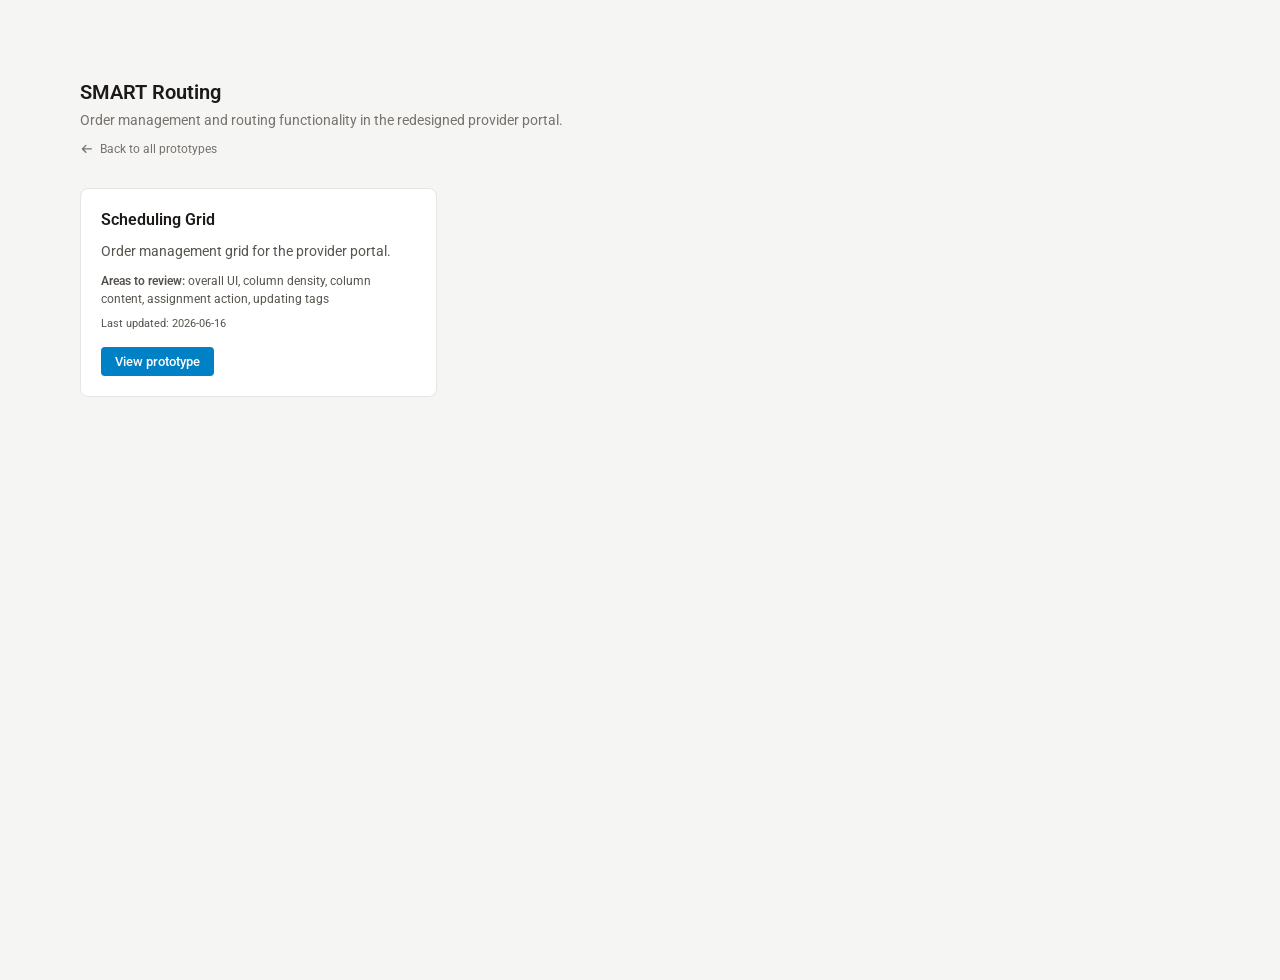
==== smart-routing/index.html @ 86949c46 "moving css to centralized file, adding subdirectory for smart routing" ====
<!DOCTYPE html>
<html lang="en">
<head>
  <meta charset="UTF-8">
  <meta name="viewport" content="width=device-width, initial-scale=1.0">
  <title>SMART Routing Prototypes</title>
  <link rel="preconnect" href="https://fonts.googleapis.com">
  <link rel="preconnect" href="https://fonts.gstatic.com" crossorigin>
  <link href="https://fonts.googleapis.com/css2?family=Roboto:wght@400;500;600&display=swap" rel="stylesheet">
  <link rel="stylesheet" href="../styles/prototype-gallery.css">
  <script src="../password-gate.js" defer></script>
</head>
<body class="subpage">

  <header>
    <h1>SMART Routing</h1>
    <p>Order management and routing functionality in the redesigned provider portal.</p>
    <a class="crumb" href="../index.html" aria-label="Back to all prototypes">
        <span class="crumb-icon" aria-hidden="true">
          <svg viewBox="0 0 16 16" fill="currentColor" xmlns="http://www.w3.org/2000/svg">
            <path d="M7.28 3.22a.75.75 0 0 1 0 1.06L4.56 7H13a.75.75 0 0 1 0 1.5H4.56l2.72 2.72a.75.75 0 1 1-1.06 1.06L2.22 8.53a.75.75 0 0 1 0-1.06l4-4a.75.75 0 0 1 1.06 0Z"/>
          </svg>
        </span>
        <span>Back to all prototypes</span>
      </a>
  </header>


  <main>

    <div class="grid">
      <div class="card">
        <div class="card-body">
          <div class="card-title">Scheduling Grid</div>
          <div class="card-description">Order management grid for the provider portal.</div>
          <div class="card-review"><span class="card-review-label">Areas to review:</span> overall UI, column density, column content, assignment action, updating tags</div>
          <div class="card-updated">Last updated: 2026-06-16</div>
        </div>
        <div class="card-footer">
          <a
            class="card-link"
            href="./smart-routing-grid-scheduling.html"
            data-prototype-title="SMART Routing — Scheduling Grid"
            data-prototype-password="employ-skip-pot-fault"
          >View prototype</a>
        </div>
      </div>

    </div>
  </main>
</body>
</html>
---- styles/prototype-gallery.css ----
*, *::before, *::after { box-sizing: border-box; margin: 0; padding: 0; }

body {
  font-family: 'Roboto', sans-serif;
  background: #f5f5f4;
  color: #57534E;
  min-height: 100vh;
}

header {
  max-width: 1200px;
  margin: 80px auto 0;
  padding: 0 40px;
}

header h1 {
  font-size: 20px;
  font-weight: 600;
  color: #1C1917;
}

header p {
  margin-top: 8px;
  font-size: 14px;
  color: #78716c;
}

main {
  max-width: 1200px;
  margin: 0 auto;
  padding: 40px 40px 64px;
}

body.subpage main {
  padding: 28px 40px 64px;
}

.crumb {
  color: #78716c;
  text-decoration: none;
  font-size: 12px;
  font-weight: 400;
  display: inline-flex;
  align-items: center;
  gap: 6px;
  line-height: 1.2;
  margin-top: 14px;
  transition: color 0.15s ease;
}

.crumb-icon {
  width: 14px;
  height: 14px;
  display: inline-flex;
  align-items: center;
  justify-content: center;
}

.crumb:hover {
  color: #57534e;
  text-decoration: none;
}

.grid {
  display: grid;
  grid-template-columns: repeat(auto-fill, minmax(280px, 1fr));
  gap: 24px;
}

.card {
  background: #ffffff;
  border: 1px solid #e7e5e4;
  border-radius: 8px;
  overflow: hidden;
  display: flex;
  flex-direction: column;
  transition: box-shadow 0.15s ease, border-color 0.15s ease;
}

.card:hover {
  box-shadow: 0 4px 16px rgba(0,0,0,0.08);
  border-color: #d6d3d1;
}

.card-thumbnail {
  width: 100%;
  aspect-ratio: 16 / 9;
  background: #e7e5e4;
  overflow: hidden;
  flex-shrink: 0;
}

.card-thumbnail img {
  width: 100%;
  height: 100%;
  object-fit: cover;
  display: block;
}

.card-body {
  padding: 20px 20px 8px 20px;
  display: flex;
  flex-direction: column;
  flex: 1;
}

.card-title {
  font-size: 16px;
  font-weight: 600;
  color: #1c1917;
  line-height: 1.4;
}

.card-title-row {
  display: inline-flex;
  align-items: baseline;
  gap: 8px;
}

.card-folder-icon {
  width: 16px;
  height: 13px;
  display: inline-flex;
  align-items: center;
  justify-content: center;
  flex-shrink: 0;
}

.card-folder-icon svg {
  width: 16px;
  height: 13px;
  display: block;
}

.card-description {
  margin-top: 8px;
  font-size: 14px;
  color: #57534E;
  line-height: 1.6;
}

.card-review {
  margin-top: 10px;
  font-size: 12px;
  color: #57534E;
  line-height: 1.5;
}

.card-review-label {
  font-weight: 600;
}

.card-updated {
  margin-top: 8px;
  font-size: 11px;
  color: #57534E;
  line-height: 1.4;
  margin-bottom: 8px;
  flex: 1;
}

.card-footer {
  padding: 0 20px 20px;
}

.card-link {
  background: #0080C5;
  display: inline-block;
  font-size: 13px;
  font-weight: 500;
  color: #ffffff;
  text-decoration: none;
  padding: 7px 14px;
  border-radius: 4px;
  transition: background 0.15s ease, color 0.15s ease;
}

.card-link:hover {
  background: #3399D1;
}

.card-link:active {
  background: #00669E;
}

@media (max-width: 720px) {
  main,
  body.subpage main,
  header {
    padding-left: 16px;
    padding-right: 16px;
  }

  header {
    margin-top: 16px;
  }
}
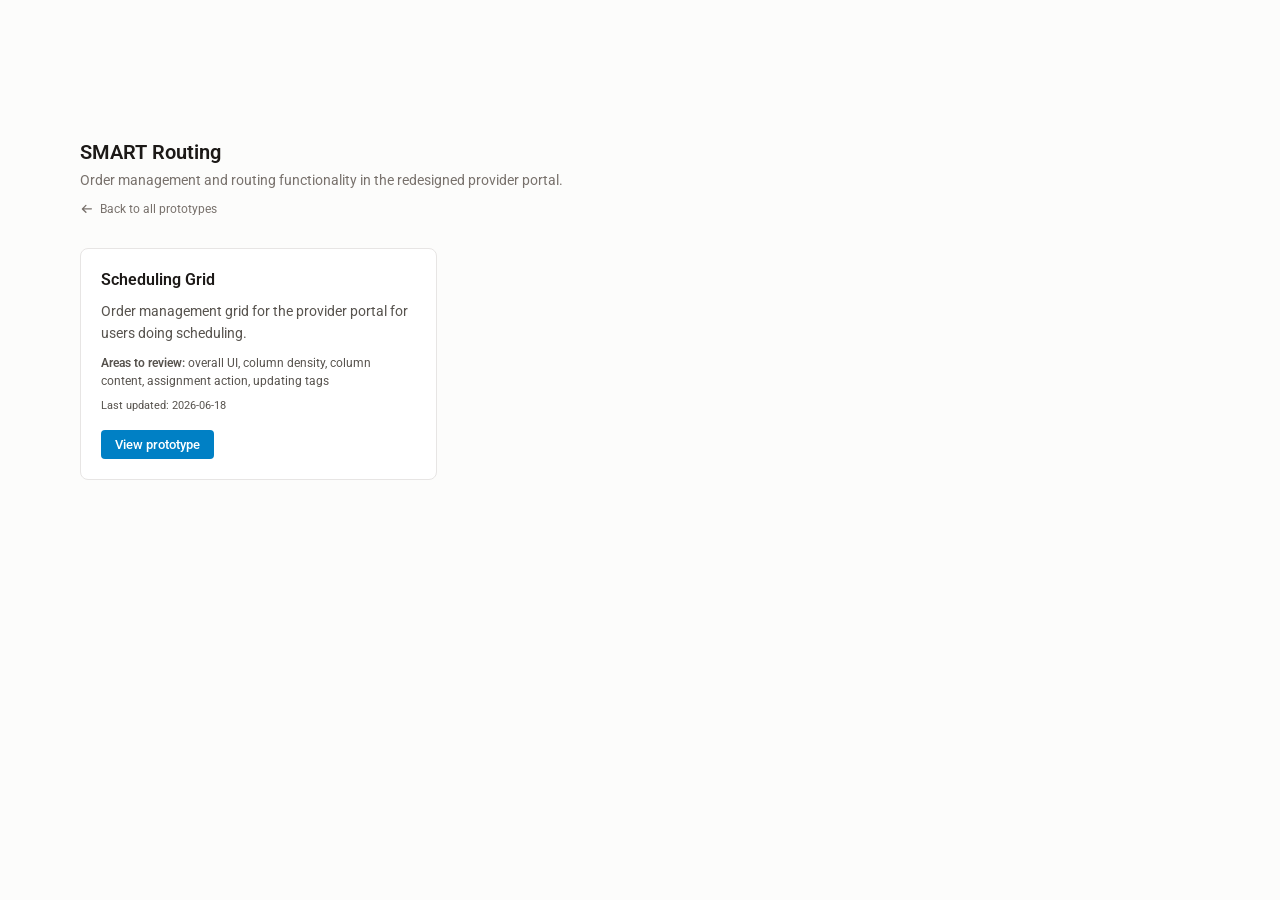
==== commit 85745a4a: "moving smart routing css to centralized location, updating prototyping skill, adding view equipment " ====
--- a/smart-routing/index.html
+++ b/smart-routing/index.html
@@ -7,8 +7,9 @@
   <link rel="preconnect" href="https://fonts.googleapis.com">
   <link rel="preconnect" href="https://fonts.gstatic.com" crossorigin>
   <link href="https://fonts.googleapis.com/css2?family=Roboto:wght@400;500;600&display=swap" rel="stylesheet">
-  <link rel="stylesheet" href="../styles/prototype-gallery.css">
-  <script src="../password-gate.js" defer></script>
+  <link rel="stylesheet" href="../styles/prototype-gallery.css?v=2026-06-18">
+  <link rel="stylesheet" href="smart-routing.css?v=2026-06-18d">
+  <script src="../password-gate.js?v=2026-06-18" defer></script>
 </head>
 <body class="subpage">
 
@@ -32,9 +33,9 @@
       <div class="card">
         <div class="card-body">
           <div class="card-title">Scheduling Grid</div>
-          <div class="card-description">Order management grid for the provider portal.</div>
+          <div class="card-description">Order management grid for the provider portal for users doing scheduling.</div>
           <div class="card-review"><span class="card-review-label">Areas to review:</span> overall UI, column density, column content, assignment action, updating tags</div>
-          <div class="card-updated">Last updated: 2026-06-16</div>
+          <div class="card-updated">Last updated: 2026-06-18</div>
         </div>
         <div class="card-footer">
           <a
--- a/smart-routing/smart-routing.css
+++ b/smart-routing/smart-routing.css
@@ -0,0 +1,1026 @@
+  :root {
+    --color-bg-primary: #fcfcfb;
+    --color-bg-surface: #ffffff;
+    --table-header: #f5f5f4;
+    --color-border-light: #e7e5e4;
+    --color-text-heading: #1c1917;
+    --color-text-default: #57534e;
+    --color-text-muted: #78716c;
+    --color-text-link: #0080c5;       /* Color/Text/Link → Color/Primary/600 */
+    --btn-tertiary-content: #0080c5;  /* $btn-tertiary-content → Color/Primary/600 */
+    --color-text-link-hover: #3399d1; /* Color/Text/Link_Hover → Color/Primary/500 */
+    --color-text-link-active: #00669e;/* Color/Text/Link_Active → Color/Primary/700 */
+    --color-focus-outline: #00669e;   /* State/Focus/Outline/Color/Default → Color/Primary/700 */
+    --color-text-error: #a00d25;
+    --color-icon-caution: #f4b300;   /* Color/Icon/Caution → Color/Yellow/600 */
+    --color-icon-inline-muted: #78716c; /* Color/Icon/Inline/Muted */
+    --table-row-hover: #fcfcfb;      /* Table/Color/Background/Row/Hover → Color/Neutral/50 */
+    --button-ghost-bg-hover: #f5f5f4; /* Button/Color/Ghost/Background/Hover → Color/Neutral/200 */
+    --button-ghost-bg-active: #e7e5e4;/* Button/Color/Ghost/Background/Active → Color/Neutral/300 */
+
+    /* editable grid cell (generic) */
+    --menu-bg: #ffffff;               /* Color/Background/Surface → Color/Neutral/White */
+    --menu-option-hover: #f5f5f4;     /* Menu/Color/Option/Off/Hover → Color/Neutral/200 */
+    --menu-option-active: #e7e5e4;    /* Menu/Color/Option/Off/Active → Color/Neutral/300 */
+    --menu-option-selected: #f2f9fc;  /* Color/Background/Container/Active → Color/Info/50 */
+    --menu-option-selected-hover: #e5f2f9;  /* Menu/Color/Option/On/Hover → Color/Info/100 */
+    --menu-option-selected-active: #cce6f3; /* Menu/Color/Option/On/Active → Color/Info/200 */
+    --input-bg: #ffffff;              /* Color/Background/Surface → Color/Neutral/White */
+    --input-border: #e7e5e4;          /* Color/Border/Default → Color/Neutral/300 */
+    --input-border-focus: #00669e;    /* State/Focus/Outline/Color/Default → Color/Primary/700 */
+    --input-placeholder: #a8a29e;     /* Input/Text/Color/Placeholder → Color/Neutral/500 */
+    --chip-bg: #e7e5e4;               /* Tag/Color/Chip/Background → Color/Neutral/300 */
+    --icon-chevron-muted: #a8a29e;    /* collapse chevron → Color/Neutral/500 */
+
+    /* settings bar + stateful filter buttons */
+    --card-bg: #ffffff;               /* Card/Color/Container/Background/Default → Color/Neutral/White */
+    --card-border: #e7e5e4;           /* Card/Color/Container/Border/Default → Color/Neutral/300 */
+    --card-bg-nested: #fcfcfb;         /* Card/Color/Container/Background/Nested → Color/Neutral/50 */
+    --filter-text-inactive: #57534e;  /* Button/Color/Stateful/Content/Inactive → Color/Neutral/700 */
+    --filter-text-active: #0080c5;    /* Button/Color/Stateful/Content/Active → Color/Primary/600 */
+    --filter-bg-inactive: #eceae9;        /* Button/Color/Stateful/Background/Inactive/Default → Color/Neutral/250 */
+    --filter-bg-inactive-hover: #e0dedd;  /* Button/Color/Stateful/Background/Inactive/Hover → Color/Neutral/350 */
+    --filter-bg-active: #e5f2f9;          /* Button/Color/Stateful/Background/Active/Default → Color/Primary/100 */
+    --filter-bg-active-hover: #cce6f3;    /* Button/Color/Stateful/Background/Active/Hover → Color/Primary/200 */
+    --badge-error-bg: #c8102e;        /* Color/Error/600 */
+    --badge-error-text: #ffffff;      /* Color/Text/On_Dark → Color/Neutral/White */
+    --action-icon-color: #292524;     /* action icons → Color/Neutral/900 */
+    --btn-ghost-content-secondary: #292524; /* $btn-ghost-content-secondary → Color/Neutral/900 */
+    --indicator-visibility-high: #c8102e;   /* $indicator-visibility-high → Color/Error/600 */
+
+    /* filter popover */
+    --color-border-md: #d6d3d1;             /* $color-border-md → Color/Neutral/350 (input border) */
+    --input-text-adornment: #a8a29e;        /* $input-text-adornment → Color/Neutral/500 */
+    --color-icon-inline-default: #57534e;   /* $color-icon-inline-default → Color/Neutral/700 */
+    --color-error-600: #c8102e;             /* $color-error-600 */
+    --btn-bg-primary: #0080c5;              /* $btn-bg-primary → Color/Primary/600 */
+    --btn-bg-primary-hover: #3399d1;        /* Button/Filled/Background/Primary/Hover → Color/Primary/500 */
+    --btn-bg-primary-active: #00669e;       /* Button/Filled/Background/Primary/Active → Color/Primary/700 */
+    --btn-content: #ffffff;                 /* $btn-content → on-primary */
+    --btn-ghost-content-tertiary: #0080c5;  /* $btn-ghost-content-tertiary → Color/Primary/600 */
+    --filter-input-height: 40px;            /* $input-text-minHeight-md */
+    --filter-chip-input-height: 28px;       /* Input/Filter_Chip/Size/Height */
+    --filter-popover-width: 620px;          /* popover width in context */
+    --icon-xs: 14px;                        /* $icon-xs */
+
+    --badge-bg-neutral: #e7e5e4;  --badge-text-neutral: #292524;
+    --badge-bg-caution: #fef7e5;  --badge-text-caution: #926b00;
+    --badge-bg-error: #ffe9e8;    --badge-text-error: #780a1c;
+    --badge-bg-warning: #fff4e5;  --badge-text-warning: #8e4101;
+    --badge-bg-info: #e5f2f9;     --badge-text-info: #004d76;
+
+    --radius-md: 8px;
+    --radius-sm: 4px;
+    --radius-full: 9999px;
+    --border-width: 1px;
+
+    /* text-button sizing (Small) — referenced by the shared text-button base */
+    --btn-size-sm: 32px;          /* $btn-size-sm */
+    --btn-padding-sm: 12px;       /* $btn-padding-sm */
+    --button-radius-text: 4px;    /* $button-radius-text */
+
+    /* secondary button (View order) — Medium */
+    --btn-bg-secondary: #ffffff;        /* $btn-bg-secondary → Color/Neutral/White */
+    --btn-bg-secondary-hover: #f5f5f4;  /* Secondary/Background/Hover (read from variant) */
+    --btn-bg-secondary-active: #e7e5e4; /* Secondary/Background/Active (read from variant) */
+    --btn-border-secondary: #d6d3d1;  /* $btn-border-secondary → Color/Neutral/350 */
+    --btn-content-secondary: #292524; /* $btn-content-secondary → Color/Neutral/900 */
+    --btn-gap-md: 8px;                /* $btn-gap-md */
+    --btn-size-md: 40px;              /* $btn-size-md */
+    --btn-padding-md: 14px;           /* $btn-padding-md */
+    --btn-font-md: 0.875rem;          /* 14px ($btn-font-md) */
+
+    /* motion */
+    --transition-fast: 0.15s ease;
+    --ease-emphasized: cubic-bezier(0.4, 0, 0.2, 1);
+    --duration-expand: 0.32s;
+    --duration-chevron: 0.3s;
+    --duration-note-pulse: 1.8s;
+
+    /* spacing scale (Figma $spacing-*) */
+    --spacing-tiny: 4px;   /* $spacing-tiny */
+    --spacing-xxs: 8px;    /* $spacing-xxs */
+    --spacing-xs: 12px;    /* $spacing-xs */
+    --spacing-sm: 16px;    /* $spacing-sm */
+    --spacing-md: 20px;    /* $spacing-md */
+    --spacing-lg: 24px;    /* $spacing-lg */
+
+    /* size scale (Figma $size-*) */
+    --size-50: 2px;        /* $size-50 */
+    --size-150: 6px;       /* $size-150 */
+    --size-1200: 48px;     /* $size-1200 */
+
+    /* icon + control sizes */
+    --icon-inline: 14px;       /* inline icon frame */
+    --icon-inline-glyph: 12px; /* inline icon glyph (frame minus padding) */
+    --icon-action: 18px;       /* action button glyph */
+    --icon-edit: 16px;         /* edit pencil glyph */
+    --icon-md: 20px;           /* $icon-md */
+    --edit-btn-size: 24px;     /* edit icon button */
+
+    /* menu + options + input field */
+    --menu-width: 164px;
+    --menu-padding: 8px;
+    --menu-item-gap: 4px;
+    --menu-radius: var(--radius-md);
+    --menu-option-height: 36px;
+    --menu-option-padding-x: 8px;
+    --menu-heading-height: 25px;
+    --input-height: 48px;
+    --input-radius: var(--radius-sm);
+    --input-border-width: 1px;
+    --input-padding-x: 12px;
+    --input-adornment: 20px;
+    --menu-shadow: 0 0.5px 2px rgba(0,0,0,0.20), 0 0.5px 1px rgba(0,0,0,0.16), 0 2px 4px 2px rgba(0,0,0,0.12);
+
+    /* component dimensions */
+    --row-height: 48px;
+    --badge-height: 18px;
+
+    /* density-driven tokens (default = Standard / Medium) */
+    --density-row-height: 48px;
+    --density-cell-pad-y: var(--spacing-xxs);  /* 8px */
+    --density-cell-pad-x: var(--spacing-xs);   /* 12px */
+    --density-cell-font: var(--font-body);     /* 14px */
+    --density-cell-lh: var(--lh-default);      /* 19.6px */
+    --density-badge-height: 16px;              /* $badge-height-md */
+    --density-badge-min-width: 28px;           /* $badge-minWidth-md */
+    --density-badge-pad-x: var(--size-150);    /* 6px */
+    --density-badge-font: var(--font-caption); /* 12px */
+    --density-badge-lh: var(--lh-reset);       /* 12px */
+    --density-row-btn-size: 24px;              /* _BaseIconButton (Medium/Large) */
+    --density-row-btn-glyph: 16px;             /* glyph (Medium/Large) */
+    --density-detail-font: var(--font-body);   /* 14px */
+    --density-detail-lh: var(--lh-default);    /* 19.6px */
+    --density-detail-gap: var(--spacing-tiny); /* 4px between rows in a section */
+    --density-header-height: 48px;
+    --density-header-pad-x: var(--spacing-xs); /* 12px */
+    --density-header-font: var(--font-body);   /* 14px */
+    --density-field-font: var(--font-body);    /* 14px (editable cell input) */
+
+    /* focus */
+    --focus-ring-width: 2px;       /* button focus outline weight */
+    --focus-ring-width-link: 1px;  /* link focus outline weight */
+    --focus-ring-offset: 2px;
+    --radius-xs: 2px;
+
+    /* layout (prototype-specific, not from design tokens) */
+    --grid-max-width: 1900px;
+    --side-sheet-width: 600px;   /* $sideSheet-md */
+    --settings-gap: 20px;        /* gap between quick filters and action buttons */
+    --filter-gap: 16px;          /* gap between filter buttons */
+    --filter-height: 32px;       /* Size=Small stateful button */
+    --filter-padding-x: 12px;
+    --filter-label-gap: 8px;     /* gap between check, label */
+    --count-badge-size: 14px;
+    --action-btn-size: 32px;     /* _BaseIconButton ($btn-size-sm) */
+    --action-icon-size: 16px;    /* action glyph height ($icon-sm) */
+    --button-radius-icon: 8px;   /* $button-radius-icon */
+    --icon-padding-md: 2px;      /* $icon-padding-md */
+    --icon-padding-sm: 1px;      /* $icon-padding-sm */
+    --icon-sm: 16px;             /* $icon-sm */
+    --color-info-600: #0080c5;   /* $color-info-600 */
+    --size-350: 10px;            /* $size-350 (indicator dot) */
+    --chip-height: 20px;         /* $chip-height-md */
+    --chip-min-width: 24px;      /* $chip-minWidth-sm */
+    --chip-btn-color: #78716c;   /* $chip-btn → Color/Neutral/600 */
+    --card-padding: 16px;        /* $spacing-sm */
+    --page-padding-y: 60px;
+    --page-padding-x: 40px;
+    --detail-inset-x: 128px;  /* expandable panel horizontal inset (Figma frame) */
+    --detail-col-gap: 80px;   /* Figma grid column gap */
+    --detail-row-gap: 48px;   /* Figma grid row gap */
+
+    --font-body: 0.875rem;  /* 14px */
+    --font-heading-sm: 1rem;     /* 16px ($font-heading-sm) */
+    --lh-heading-sm: 19.2px;     /* $lineHeight-compact for 16px heading */
+    --font-heading-md: 1.25rem;  /* 20px ($font-heading-md) */
+    --lh-heading-md: 24px;       /* $lineHeight-compact for 20px heading */
+    --font-heading-xs: 0.875rem; /* 14px ($font-heading-xs); line-height = --lh-compact (16.8px) */
+    --font-caption: 0.75rem;/* 12px */
+    --font-meta: 0.66rem;   /* 10.56px ($font-meta) */
+    --lh-default: 19.6px;
+    --lh-compact: 16.8px;
+    --lh-reset: 12px;       /* $lineHeight-reset */
+  }
+
+  /* Row density overrides (Standard = default in :root) */
+  [data-density="condensed"] {
+    --density-row-height: 36px;
+    --density-cell-pad-y: var(--spacing-tiny);   /* 4px */
+    --density-cell-pad-x: var(--spacing-xxs);    /* 8px */
+    --density-cell-font: var(--font-caption);    /* 12px */
+    --density-cell-lh: 14.4px;                   /* Compact/Caption */
+    --density-badge-height: 14px;                /* condensed badge */
+    --density-badge-min-width: 24px;
+    --density-badge-pad-x: var(--spacing-tiny);  /* 4px */
+    --density-badge-font: var(--font-meta);      /* 10.56px */
+    --density-badge-lh: var(--font-meta);        /* 10.56px */
+    --density-row-btn-size: 20px;                /* Small */
+    --density-row-btn-glyph: 14px;               /* Small glyph */
+    --density-detail-font: var(--font-caption);  /* 12px */
+    --density-detail-lh: 16.8px;
+    --density-detail-gap: var(--size-50);        /* 2px */
+    --density-header-height: 32px;
+    --density-header-pad-x: var(--spacing-xxs);  /* 8px */
+    --density-header-font: var(--font-caption);  /* 12px */
+    --density-field-font: var(--font-caption);   /* 12px */
+  }
+  [data-density="relaxed"] {
+    --density-header-height: 56px;
+    --density-row-height: 56px;
+    --density-cell-pad-y: var(--spacing-xs);     /* 12px */
+    --density-cell-pad-x: var(--spacing-sm);     /* 16px */
+    --density-cell-font: var(--font-body);       /* 14px */
+    --density-cell-lh: var(--lh-default);        /* 19.6px */
+    --density-badge-height: 20px;                /* relaxed badge */
+    --density-badge-min-width: 32px;
+    --density-badge-pad-x: var(--size-150);      /* 6px */
+    --density-badge-font: var(--font-body);      /* 14px */
+    --density-badge-lh: 14px;                    /* relaxed badge line-height */
+    --density-field-font: var(--font-caption);   /* 12px */
+  }
+
+  * { box-sizing: border-box; margin: 0; padding: 0; }
+
+  body {
+    font-family: 'Roboto', sans-serif;
+    background: var(--color-bg-primary);
+    color: var(--color-text-default);
+    padding: var(--page-padding-y) var(--page-padding-x);
+    -webkit-font-smoothing: antialiased;
+  }
+
+  /* ============================================================
+     Shared primitives
+     Standardized, reusable styles consolidated from the
+     components below. Each grouped rule is the "standard"; the
+     component sections that follow add only their own overrides
+     (size, color, padding, etc.). Add new instances by listing
+     their selector in the relevant group here.
+     ============================================================ */
+
+  /* Icon button — ONE ghost icon button used everywhere; the modifiers below
+     only change size/glyph/radius/color. Those four are private custom props
+     so a modifier (or an ancestor context) can retarget them without having
+     to re-list the base declarations. Default = the 24px row button. */
+  .icon-btn {
+    --_icon-btn-size: var(--density-row-btn-size);    /* 24 (row default) */
+    --_icon-btn-glyph: var(--density-row-btn-glyph);  /* 16 / 14 by density */
+    --_icon-btn-radius: var(--radius-sm);
+    --_icon-btn-color: var(--color-text-muted);
+    width: var(--_icon-btn-size);
+    height: var(--_icon-btn-size);
+    display: flex;
+    align-items: center;
+    justify-content: center;
+    flex-shrink: 0;
+    background: none;
+    border: none;
+    cursor: pointer;
+    border-radius: var(--_icon-btn-radius);
+    color: var(--_icon-btn-color);
+    transition: background var(--transition-fast);
+  }
+  /* glyph sized by a single box; viewBox preserves each icon's aspect ratio */
+  .icon-btn svg { width: var(--_icon-btn-glyph); height: var(--_icon-btn-glyph); display: block; }
+  .icon-btn:hover { background: var(--button-ghost-bg-hover); }
+  .icon-btn:active { background: var(--button-ghost-bg-active); }
+  .icon-btn:focus-visible {
+    outline: var(--focus-ring-width) solid var(--color-focus-outline);
+    outline-offset: calc(-1 * var(--focus-ring-offset));
+  }
+
+  /* Large (toolbar) icon button — 32px box, larger radius, darker glyph. */
+  .icon-btn--lg {
+    --_icon-btn-size: var(--action-btn-size);      /* 32 */
+    --_icon-btn-glyph: var(--action-icon-size);    /* 16 */
+    --_icon-btn-radius: var(--button-radius-icon); /* 8 */
+    --_icon-btn-color: var(--action-icon-color);   /* neutral-900 */
+  }
+
+  /* Reveal icon button — hidden until its editable cell is hovered or it's focused. */
+  .icon-btn--reveal {
+    opacity: 0;
+    transition: opacity var(--transition-fast), background var(--transition-fast);
+  }
+  .editable-cell:hover .icon-btn--reveal { opacity: 1; }
+  .icon-btn--reveal:focus-visible { opacity: 1; }
+
+  /* Icon frame — non-button wrappers that just center an SVG glyph.
+     Override width/height/color/padding per use. */
+  .chip-remove,
+  .filter-input-search,
+  .filter-input-chevron,
+  .tag-search-icon,
+  .tag-option-check,
+  .filter-chip-toggle .chip-check,
+  .cell-field-chevron,
+  .view-map-icon,
+  .phone-icon-frame {
+    display: flex;
+    align-items: center;
+    justify-content: center;
+    flex-shrink: 0;
+  }
+
+  /* Ghost surfaces — tertiary text buttons borrow the icon button's hover/active bg. */
+  .view-map-btn:hover,
+  .filter-btn-reset:hover { background: var(--button-ghost-bg-hover); }
+  .view-map-btn:active,
+  .filter-btn-reset:active { background: var(--button-ghost-bg-active); }
+
+  /* Focus ring (inset) — menu options (icon buttons carry their own, above). */
+  .menu-option:focus-visible {
+    outline: var(--focus-ring-width) solid var(--color-focus-outline);
+    outline-offset: calc(-1 * var(--focus-ring-offset));
+  }
+
+  /* Focus ring (outset) — standalone/text buttons. */
+  .filter-btn:focus-visible,
+  .view-map-btn:focus-visible,
+  .filter-btn-reset:focus-visible,
+  .filter-btn-apply:focus-visible {
+    outline: var(--focus-ring-width) solid var(--color-focus-outline);
+    outline-offset: var(--focus-ring-offset);
+  }
+
+  /* Field — clickable input-like container (filter inputs, tag search). */
+  .filter-input,
+  .tag-search {
+    display: flex;
+    align-items: center;
+    gap: var(--spacing-xxs);
+    min-height: var(--filter-input-height);
+    padding: var(--spacing-xxs) var(--spacing-xs);
+    background: var(--color-bg-surface);
+    border: var(--border-width) solid var(--color-border-md);
+    border-radius: var(--radius-md);
+  }
+
+  /* Overlay popover — floating surface anchored in a top-level layer via JS.
+     Override width/padding/gap/max-width per use. */
+  .cell-menu,
+  .history-popover,
+  .filter-popover,
+  .tag-popover {
+    position: fixed;
+    z-index: 1000;
+    display: flex;
+    flex-direction: column;
+    background: var(--menu-bg);
+    border-radius: var(--radius-md);
+    box-shadow: var(--menu-shadow);
+  }
+
+  /* Text button — shared box + typography (Small). Override color/background/shadow per variant. */
+  .filter-btn-reset,
+  .filter-btn-apply {
+    display: inline-flex;
+    align-items: center;
+    justify-content: center;
+    height: var(--btn-size-sm);
+    padding: 0 var(--btn-padding-sm);
+    border: none;
+    cursor: pointer;
+    border-radius: var(--button-radius-text);
+    font-family: inherit;
+    font-size: var(--font-caption);
+    line-height: 1;
+    font-weight: 400;
+    transition: background var(--transition-fast);
+  }
+
+  /* ---------- Settings bar ---------- */
+  .table-settings {
+    width: 100%;
+    max-width: var(--grid-max-width);
+    margin: 0 auto var(--spacing-xs);
+    display: flex;
+    flex-direction: column;
+    gap: var(--spacing-sm);
+    padding: var(--card-padding);
+    background: var(--card-bg);
+    border: var(--border-width) solid var(--card-border);
+    border-radius: var(--radius-md);
+  }
+  .toolbar-row { display: flex; align-items: center; justify-content: space-between; gap: var(--settings-gap); width: 100%; }
+  .toolbar-filters { display: flex; align-items: center; gap: var(--spacing-sm); flex: 1; min-width: 0; }
+
+  /* primary (leading) filter button — .icon-btn.icon-btn--lg, plus the indicator dot */
+  .filter-toggle-btn { position: relative; }
+  .filter-toggle-btn .filter-dot {
+    position: absolute;
+    top: -2px; right: -2px;
+    width: var(--size-350); height: var(--size-350);
+    border-radius: var(--radius-full);
+    background: var(--indicator-visibility-high);
+  }
+
+  .quick-filters { display: flex; align-items: center; gap: var(--filter-gap); }
+  .filter-btn {
+    position: relative;
+    display: inline-flex;
+    align-items: center;
+    gap: var(--filter-label-gap);
+    height: var(--filter-height);
+    padding: 0 var(--filter-padding-x);
+    background: var(--filter-bg-inactive);
+    border: none;
+    border-radius: var(--radius-sm);
+    cursor: pointer;
+    font-size: var(--font-body);
+    line-height: var(--lh-default);
+    color: var(--filter-text-inactive);
+    white-space: nowrap;
+    transition: background var(--transition-fast), color var(--transition-fast);
+  }
+  .filter-btn:hover { background: var(--filter-bg-inactive-hover); }
+  .filter-btn.active { background: var(--filter-bg-active); color: var(--filter-text-active); }
+  .filter-btn.active:hover { background: var(--filter-bg-active-hover); }
+  .filter-btn .filter-check { width: var(--icon-edit); height: var(--icon-edit); display: none; flex-shrink: 0; }
+  .filter-btn.active .filter-check { display: block; }
+  .count-badge {
+    position: absolute;
+    top: 0;
+    right: 0;
+    transform: translate(35%, -35%);
+    display: inline-flex;
+    align-items: center;
+    justify-content: center;
+    min-width: var(--count-badge-size);
+    height: var(--count-badge-size);
+    padding: 0 var(--size-50);
+    border-radius: var(--radius-full);
+    background: var(--badge-error-bg);
+    color: var(--badge-error-text);
+    font-size: var(--font-caption);
+    line-height: 1;
+  }
+  .table-actions { display: flex; align-items: center; gap: var(--spacing-xxs); flex-shrink: 0; }
+  /* export / history / columns / settings buttons use .icon-btn.icon-btn--lg */
+
+  /* applied filter chips */
+  .applied-filters { display: flex; flex-wrap: wrap; align-items: center; gap: var(--spacing-xs); width: 100%; }
+  /* shared chip base (same Figma component); font-size set per context below */
+  .filter-chip {
+    display: inline-flex;
+    align-items: center;
+    gap: var(--spacing-tiny);
+    height: var(--chip-height);
+    min-width: var(--chip-min-width);
+    padding: var(--spacing-tiny) var(--spacing-xxs);
+    border-radius: var(--radius-full);
+    background: var(--chip-bg);
+    line-height: var(--lh-reset);
+    color: var(--color-text-default);
+    white-space: nowrap;
+  }
+  /* toolbar applied-filter chips: 12px label/value */
+  .applied-filters .filter-chip { font-size: var(--font-caption); }
+  .filter-chip .chip-label { font-weight: 400; }
+  .filter-chip .chip-value { font-weight: 500; }
+  /* chip remove button (icon frame base) */
+  .chip-remove {
+    width: var(--icon-sm); height: var(--icon-sm);
+    padding: var(--icon-padding-sm);
+    background: none;
+    border: none;
+    cursor: pointer;
+    color: var(--chip-btn-color);
+  }
+  .chip-remove svg { width: 100%; height: 100%; display: block; }
+
+  .data-grid {
+    background: var(--color-bg-surface);
+    border: var(--border-width) solid var(--color-border-light);
+    border-radius: var(--radius-md);
+    overflow-x: auto;
+    width: 100%;
+    max-width: var(--grid-max-width);
+    margin: 0 auto;
+  }
+
+  /* ---------- Track (single width source for header + rows) ---------- */
+  .grid-track {
+    width: max-content;
+    min-width: 100%;
+  }
+
+  /* ---------- Header ---------- */
+  .grid-header {
+    display: flex;
+    border-bottom: var(--border-width) solid var(--color-border-light);
+    width: 100%;
+  }
+  .header-cell {
+    background: var(--table-header);
+    height: var(--density-header-height);
+    display: flex;
+    align-items: center;
+    padding: 0 var(--density-header-pad-x);
+    font-weight: 500;
+    font-size: var(--density-header-font);
+    color: var(--color-text-heading);
+    white-space: nowrap;
+    overflow: hidden;
+    text-overflow: ellipsis;
+    flex-shrink: 0;
+  }
+
+  /* ---------- Column widths ---------- */
+  /* flex-grow proportional to natural width, basis = natural px, no shrink (scrolls below natural width) */
+  .col-assignee { flex: 116 0 116px; }
+  .col-order    { flex: 180 0 180px; }
+  .col-priority { flex: 148 0 148px; }
+  .col-patient  { flex: 148 0 148px; }
+  .col-ordered  { flex: 136 0 136px; }
+  .col-requested{ flex: 152 0 152px; }
+  .col-scheduled{ flex: 152 0 152px; }
+  .col-status   { flex: 136 0 136px; }
+  .col-tags     { flex: 248 0 248px; }
+  .col-actions  { flex: 80 0 80px; }
+
+  /* ---------- Rows ---------- */
+  .grid-row { width: 100%; border-bottom: var(--border-width) solid var(--color-border-light); }
+  .grid-row:last-child { border-bottom: none; }
+
+  .row-main {
+    display: flex;
+    width: 100%;
+  }
+  .row-cell {
+    background: var(--color-bg-surface);
+    min-height: var(--density-row-height);
+    display: flex;
+    align-items: center;
+    padding: var(--density-cell-pad-y) var(--density-cell-pad-x);
+    flex-shrink: 0;
+    min-width: 0;
+    transition: background var(--transition-fast);
+  }
+  .row-main:hover .row-cell { background: var(--table-row-hover); }
+
+  .cell-stack { display: flex; flex-direction: column; gap: 0; min-width: 0; }
+  .cell-main {
+    font-size: var(--density-cell-font);
+    line-height: var(--density-cell-lh);
+    color: var(--color-text-default);
+    white-space: nowrap;
+  }
+  .cell-caption {
+    font-size: var(--font-caption);
+    line-height: var(--lh-compact);
+    color: var(--color-text-muted);
+    white-space: nowrap;
+  }
+  .link {
+    color: var(--color-text-link);
+    cursor: pointer;
+    text-decoration: none;
+    transition: color var(--transition-fast);
+  }
+  .link:hover { color: var(--color-text-link-hover); text-decoration: underline; }
+  .link:active { color: var(--color-text-link-active); text-decoration: none; }
+  .link:focus-visible {
+    outline: var(--focus-ring-width-link) solid var(--color-focus-outline);
+    outline-offset: var(--focus-ring-offset);
+    border-radius: var(--radius-xs);
+  }
+  .stat { color: var(--color-text-error); }
+
+  .order-main { display: flex; align-items: center; gap: var(--spacing-tiny); }
+  .order-main .cell-main { display: inline-flex; align-items: center; }
+
+  /* New-note icon + pulse */
+  .note-icon {
+    width: var(--icon-inline); height: var(--icon-inline);
+    color: var(--color-icon-caution);
+    flex-shrink: 0;
+    display: block;
+    animation: notePulse var(--duration-note-pulse) ease-in-out infinite;
+  }
+  @keyframes notePulse {
+    0%, 100% { opacity: 1;   transform: scale(1); }
+    50%      { opacity: 0.35; transform: scale(0.86); }
+  }
+
+  /* Badges */
+  .badges { display: flex; flex-wrap: wrap; gap: var(--spacing-tiny); align-items: center; }
+  .tags-cell .badges { flex: 1; min-width: 0; }
+  .tags-edit-btn { margin-left: auto; }
+  .badge {
+    height: var(--density-badge-height);
+    min-width: var(--density-badge-min-width);
+    display: inline-flex;
+    align-items: center;
+    justify-content: center;
+    padding: 0 var(--density-badge-pad-x);
+    border-radius: var(--radius-full);
+    font-size: var(--density-badge-font);
+    line-height: var(--density-badge-height);
+    white-space: nowrap;
+  }
+  .badge.neutral { background: var(--badge-bg-neutral); color: var(--badge-text-neutral); }
+  .badge.caution { background: var(--badge-bg-caution); color: var(--badge-text-caution); }
+  .badge.error   { background: var(--badge-bg-error);   color: var(--badge-text-error); }
+  .badge.warning { background: var(--badge-bg-warning); color: var(--badge-text-warning); }
+  .badge.info    { background: var(--badge-bg-info);    color: var(--badge-text-info); }
+
+  .status-cell, .tags-cell { justify-content: flex-start; }
+
+  /* Row action buttons (more-actions, expand toggle) use the .icon-btn base as-is */
+  .actions { display: flex; gap: var(--spacing-xxs); align-items: center; justify-content: center; }
+  .chevron { transition: transform var(--duration-chevron) var(--ease-emphasized); transform: rotate(180deg); }
+  .grid-row.expanded .chevron { transform: rotate(0deg); }
+
+  /* ---------- Editable grid cell (generic) ---------- */
+  .editable-cell { position: relative; }
+  /* blue outline when a cell's editor/popover is active (tags + assignee) */
+  .cell-edit-active { outline: var(--focus-ring-width) solid var(--color-focus-outline); outline-offset: calc(-1 * var(--focus-ring-width)); }
+  .cell-display { display: flex; align-items: center; justify-content: space-between; gap: var(--spacing-xxs); width: 100%; min-width: 0; overflow: hidden; }
+  .cell-display-text { font-size: var(--font-body); line-height: var(--lh-default); color: var(--color-text-default); white-space: nowrap; overflow: hidden; text-overflow: ellipsis; min-width: 0; }
+
+  /* edit (pencil) button — .icon-btn.icon-btn--reveal (hover-reveal handled in shared section) */
+
+  /* input field (select trigger) — fills the cell edge-to-edge, no outer padding */
+  .editable-cell.editing { padding: 0; }
+  .cell-field {
+    display: flex;
+    align-items: center;
+    gap: var(--spacing-tiny);
+    width: 100%;
+    height: var(--density-row-height);
+    padding: var(--spacing-xxs) var(--input-padding-x);
+    background: var(--input-bg);
+    border: var(--input-border-width) solid var(--input-border-focus);
+    border-radius: var(--input-radius);
+    cursor: pointer;
+  }
+  .cell-field-value { flex: 1; min-width: 0; font-size: var(--density-field-font); line-height: var(--density-detail-lh); color: var(--color-text-default); white-space: nowrap; overflow: hidden; text-overflow: ellipsis; }
+  /* icon frame base; adds rotation for the open/closed state */
+  .cell-field-chevron { width: var(--icon-action); height: var(--icon-action); color: var(--icon-chevron-muted); transition: transform var(--duration-chevron) var(--ease-emphasized); transform: rotate(180deg); }
+  .cell-field-chevron svg { width: var(--icon-edit); height: auto; display: block; }
+  .editable-cell.menu-open .cell-field-chevron { transform: rotate(0deg); }
+
+  /* dropdown menu (overlay popover base) */
+  .cell-menu {
+    width: var(--menu-width);
+    padding: var(--menu-padding);
+    gap: var(--menu-item-gap);
+  }
+  .menu-popover { width: max-content; min-width: 111px; }
+
+  /* history popover (My Recent Orders) (overlay popover base) */
+  .history-popover {
+    width: 300px;
+    gap: var(--spacing-tiny);
+    padding: var(--spacing-sm);
+  }
+  .history-heading {
+    font-size: var(--font-heading-sm);
+    line-height: var(--lh-heading-sm);
+    font-weight: 600;
+    color: #000;
+    margin-bottom: var(--spacing-xxs);
+  }
+  .history-list { display: flex; flex-direction: column; gap: var(--spacing-xs); }
+  .history-order {
+    background: var(--card-bg-nested);
+    border: var(--border-width) solid var(--card-border);
+    border-radius: var(--radius-md);
+    padding: var(--spacing-xxs);
+    display: flex;
+    flex-direction: column;
+    gap: var(--size-50);
+    min-width: 0;
+  }
+  .history-order-line { display: flex; align-items: center; gap: var(--size-50); }
+  .history-order-type { font-size: var(--font-body); line-height: var(--lh-default); font-weight: 500; color: var(--color-text-default); white-space: nowrap; }
+  .history-order-id { font-weight: 500; white-space: nowrap; }
+  .history-client { font-size: var(--font-body); line-height: var(--lh-default); color: var(--color-text-default); }
+
+  /* filter popover (overlay popover base) */
+  .filter-popover {
+    width: var(--filter-popover-width);
+    max-width: calc(100vw - 16px);
+    gap: var(--spacing-sm);
+    padding: var(--spacing-sm);
+  }
+  .filter-field { display: flex; flex-direction: column; gap: var(--spacing-tiny); }
+  .filter-field-label {
+    font-size: var(--font-body);
+    line-height: var(--lh-default);
+    font-weight: 500;
+    color: var(--color-text-muted);
+  }
+  .filter-field-label .req { color: var(--color-error-600); font-weight: 500; }
+  /* field base; clickable */
+  .filter-input { cursor: pointer; }
+  .filter-input-search { width: var(--icon-sm); height: var(--icon-sm); color: var(--input-text-adornment); }
+  .filter-input-search svg { width: var(--icon-sm); height: var(--icon-sm); display: block; }
+  .filter-input-content { flex: 1 1 0; min-width: 0; display: flex; flex-wrap: wrap; align-items: center; gap: var(--spacing-xxs); }
+  .filter-input-chevron { width: var(--icon-sm); height: var(--icon-sm); color: var(--color-icon-inline-default); }
+  .filter-input-chevron svg { width: var(--icon-sm); height: auto; }
+  /* chips inside inputs (schedule status & warehouse): 14px regular, same base chip */
+  .filter-input-content .filter-chip { font-size: var(--font-body); font-weight: 400; }
+  /* chip-remove inside filter chips: same button (icon frame base), smaller glyph */
+  .filter-chip .chip-remove svg { width: var(--icon-xs); height: var(--icon-xs); }
+  /* filter-chip toggle inputs (Assigned to) */
+  .filter-chip-toggle {
+    display: inline-flex;
+    align-items: center;
+    justify-content: center;
+    gap: var(--spacing-tiny);
+    height: var(--filter-chip-input-height);
+    min-width: 80px;
+    padding: var(--size-150) var(--spacing-xs);
+    border-radius: var(--radius-full);
+    background: var(--chip-bg);
+    border: none;
+    cursor: pointer;
+    font-family: inherit;
+    font-size: var(--font-caption);
+    line-height: var(--lh-reset);
+    font-weight: 500;
+    color: var(--color-text-default);
+    white-space: nowrap;
+  }
+  .filter-chip-toggle .chip-check { width: var(--icon-xs); height: var(--icon-xs); color: var(--color-icon-inline-default); }
+  .filter-chip-toggle .chip-check svg { width: var(--icon-xs); height: var(--icon-xs); display: block; }
+  .filter-chips-row { display: flex; gap: var(--spacing-xxs); }
+  /* buttons row — Small text buttons (text-button base) */
+  .filter-buttons { display: flex; align-items: center; justify-content: space-between; }
+  /* tertiary (ghost) text button */
+  .filter-btn-reset {
+    background: none;
+    color: var(--btn-ghost-content-tertiary);
+  }
+  /* primary (filled) text button */
+  .filter-btn-apply {
+    background: var(--btn-bg-primary);
+    color: var(--btn-content);
+    box-shadow: 0px 0.5px 2px rgba(0,128,197,0.2), 0px 0.5px 1px rgba(0,128,197,0.16), 0px 2px 4px rgba(0,128,197,0.12);
+  }
+  .filter-btn-apply:hover { background: var(--btn-bg-primary-hover); }
+  .filter-btn-apply:active { background: var(--btn-bg-primary-active); }
+
+  /* tag edit popover (overlay popover base) */
+  .tag-popover {
+    width: 361px;
+    max-width: calc(100vw - 16px);
+    gap: var(--spacing-tiny);
+    padding: var(--spacing-xxs);
+  }
+  /* field base (search variant, no pointer cursor) */
+  .tag-search-icon { width: var(--icon-sm); height: var(--icon-sm); color: var(--input-text-adornment); }
+  .tag-search-icon svg { width: var(--icon-sm); height: var(--icon-sm); display: block; }
+  .tag-list { display: flex; flex-direction: column; max-height: 200px; overflow-y: auto; }
+  .tag-option {
+    display: flex;
+    align-items: center;
+    gap: var(--spacing-xxs);
+    padding: var(--spacing-xxs) var(--spacing-xs);
+    cursor: pointer;
+    font-size: var(--font-body);
+    line-height: var(--lh-default);
+    color: var(--color-text-default);
+    transition: background var(--transition-fast);
+  }
+  .tag-option:hover { background: var(--menu-option-hover); }
+  .tag-option.selected { background: var(--menu-option-selected); }
+  .tag-option-check { width: var(--icon-xs); height: var(--icon-xs); }
+  .tag-option-check svg { width: var(--icon-xs); height: var(--icon-xs); display: block; }
+  .tag-buttons { display: flex; align-items: center; justify-content: space-between; }
+  /* Deselect all reuses tertiary button styling; Save reuses primary — alias to filter button classes */
+  .menu-heading {
+    height: var(--menu-heading-height);
+    display: flex;
+    align-items: center;
+    padding: var(--spacing-tiny) var(--menu-option-padding-x);
+    font-size: var(--font-caption);
+    line-height: var(--lh-compact);
+    color: var(--color-text-muted);
+    text-transform: uppercase;
+  }
+  .menu-option {
+    height: var(--menu-option-height);
+    display: flex;
+    align-items: center;
+    padding: 0 var(--menu-option-padding-x);
+    border-radius: var(--radius-sm);
+    font-size: var(--font-body);
+    line-height: var(--lh-default);
+    color: var(--color-text-default);
+    cursor: pointer;
+    background: transparent;
+    transition: background var(--transition-fast);
+  }
+  .menu-option:hover { background: var(--menu-option-hover); }
+  .menu-option:active { background: var(--menu-option-active); }
+  .menu-option.selected { background: var(--menu-option-selected); }
+  .menu-option.selected:hover { background: var(--menu-option-selected-hover); }
+  .menu-option.selected:active { background: var(--menu-option-selected-active); }
+  .menu-option.disabled { opacity: 0.5; cursor: default; pointer-events: none; }
+
+  /* ---------- Expandable panel (grid-row 0fr/1fr trick) ---------- */
+  .expand-wrap {
+    display: grid;
+    grid-template-rows: 0fr;
+    transition: grid-template-rows var(--duration-expand) var(--ease-emphasized);
+    background: var(--color-bg-surface);
+  }
+  .grid-row.expanded .expand-wrap { grid-template-rows: 1fr; }
+  .expand-inner { overflow: hidden; min-height: 0; }
+
+  .detail {
+    display: grid;
+    grid-template-columns: repeat(4, minmax(0, 1fr));
+    column-gap: var(--detail-col-gap);
+    row-gap: var(--detail-row-gap);
+    padding: var(--spacing-md) var(--detail-inset-x) var(--spacing-lg);
+  }
+  .detail-section { display: flex; flex-direction: column; gap: var(--density-detail-gap); }
+  .detail-heading {
+    font-weight: 600;
+    font-size: var(--density-detail-font);
+    line-height: var(--lh-compact);
+    color: var(--color-text-heading);
+  }
+  .lv { display: flex; gap: var(--size-50); align-items: flex-start; font-size: var(--density-detail-font); line-height: var(--density-detail-lh); }
+  .lv .label { color: var(--color-text-default); white-space: nowrap; flex-shrink: 0; }
+  .lv .value { color: var(--color-text-default); font-weight: 500; }
+  /* stacked field: label on top, value below (e.g. Address) */
+  .lv-stacked { display: flex; flex-direction: column; gap: 0; font-size: var(--density-detail-font); line-height: var(--density-detail-lh); }
+  .lv-stacked .label { color: var(--color-text-default); }
+  .lv-stacked .value { color: var(--color-text-default); font-weight: 500; }
+  /* tertiary "View on map" button (ghost hover/active + outset focus shared above) */
+  .view-map-btn {
+    display: inline-flex;
+    align-self: flex-start;
+    align-items: center;
+    gap: var(--spacing-tiny);
+    margin-top: var(--spacing-tiny);
+    padding: var(--size-50) var(--spacing-tiny);
+    background: none;
+    border: none;
+    border-radius: var(--radius-sm);
+    cursor: pointer;
+    color: var(--btn-tertiary-content);
+    font-size: var(--density-detail-font);
+    line-height: var(--lh-default);
+    white-space: nowrap;
+    transition: background var(--transition-fast);
+  }
+  /* icon frame base; padded so the glyph occupies the inner footprint */
+  .view-map-icon {
+    width: var(--icon-inline); height: var(--icon-inline);
+    padding: calc((var(--icon-inline) - var(--icon-inline-glyph)) / 2);
+  }
+  .view-map-icon svg { width: 100%; height: 100%; display: block; }
+  .phone-line { display: flex; gap: var(--spacing-xxs); align-items: center; }
+  .phone-type { display: flex; gap: var(--size-50); align-items: center; color: var(--color-text-muted); font-size: var(--density-detail-font); line-height: var(--density-detail-lh); }
+  /* icon frame base; padded so the glyph occupies the inner footprint */
+  .phone-icon-frame {
+    width: var(--icon-inline); height: var(--icon-inline);
+    padding: calc((var(--icon-inline) - var(--icon-inline-glyph)) / 2);
+  }
+  .phone-icon-frame svg { height: var(--icon-inline-glyph); width: auto; color: var(--color-icon-inline-muted); }
+
+  /* ---------- Side sheet (slides in from the right) ---------- */
+  .side-sheet {
+    position: fixed;
+    top: 0; right: 0;
+    height: 100vh;
+    width: var(--side-sheet-width);
+    max-width: 100vw;
+    display: flex;
+    flex-direction: column;
+    background: var(--color-bg-surface);
+    box-shadow: var(--menu-shadow);
+    z-index: 1100;                       /* above popovers/menus (1000) */
+    transform: translateX(100%);         /* off-screen right until .open */
+    transition: transform var(--duration-expand) var(--ease-emphasized);
+  }
+  .side-sheet.open { transform: translateX(0); }
+  .side-sheet-header {
+    display: flex;
+    align-items: center;
+    justify-content: space-between;
+    gap: var(--spacing-xs);
+    padding: var(--spacing-sm) var(--spacing-lg);
+    width: 100%;
+  }
+  .side-sheet-title {
+    flex: 1;
+    min-width: 0;
+    font-size: var(--font-heading-md);
+    line-height: var(--lh-heading-md);
+    font-weight: 600;
+    color: var(--color-text-heading);
+  }
+  /* close button uses the .icon-btn base: 24px box (20px glyph + 2px padding), default-text glyph */
+  .side-sheet-close {
+    --_icon-btn-size: calc(var(--icon-md) + 2 * var(--icon-padding-md));
+    --_icon-btn-glyph: var(--icon-md);
+    --_icon-btn-color: var(--color-text-default);
+  }
+  .side-sheet-body {
+    flex: 1;
+    min-height: 0;
+    display: flex;
+    flex-direction: column;
+    gap: var(--spacing-md);
+    padding: var(--spacing-xs) var(--spacing-lg) var(--size-1200);
+    overflow-y: auto;
+  }
+
+  /* equipment group (Delivery / Pick up / Service) */
+  .equipment-group { display: flex; flex-direction: column; gap: var(--spacing-xxs); width: 100%; }
+  .equipment-group-heading {
+    font-size: var(--font-heading-sm);   /* 16px (Heading 5) */
+    line-height: var(--lh-heading-sm);
+    font-weight: 600;
+    color: var(--color-text-heading);
+  }
+  .equipment-list { display: flex; flex-direction: column; gap: var(--spacing-tiny); width: 100%; }
+  .equipment-card {
+    display: flex;
+    flex-direction: column;
+    gap: var(--spacing-tiny);
+    width: 100%;
+    padding: var(--spacing-xxs) var(--spacing-sm);
+    background: var(--card-bg-nested);
+    border: var(--border-width) solid var(--card-border);
+    border-radius: var(--radius-md);
+    overflow: hidden;
+  }
+  .equipment-item { display: flex; align-items: center; gap: var(--size-50); width: 100%; }
+  .equipment-name {
+    flex: 1;
+    min-width: 0;
+    font-size: var(--font-heading-xs);   /* 14px (Heading 6) */
+    line-height: var(--lh-compact);
+    font-weight: 600;
+    color: var(--color-text-default);
+  }
+  .equipment-qty {
+    flex-shrink: 0;
+    font-size: var(--font-body);
+    line-height: var(--lh-default);
+    color: var(--color-text-default);
+  }
+  /* label : value pair (e.g. Service reason: …) */
+  .equipment-detail { display: flex; align-items: flex-start; gap: var(--size-50); width: 100%; }
+  .equipment-detail-label {
+    flex-shrink: 0;
+    font-size: var(--font-body);
+    line-height: var(--lh-default);
+    color: var(--color-text-default);
+    white-space: nowrap;
+  }
+  .equipment-detail-value {
+    flex: 1;
+    min-width: 0;
+    font-size: var(--font-body);
+    line-height: var(--lh-default);
+    font-weight: 500;
+    color: var(--color-text-default);
+  }
+
+  /* actions row + secondary (View order) button */
+  .side-sheet-actions { display: flex; flex-direction: column; align-items: flex-start; width: 100%; }
+  .btn-secondary {
+    display: inline-flex;
+    align-items: center;
+    justify-content: center;
+    gap: var(--btn-gap-md);
+    height: var(--btn-size-md);
+    padding: 0 var(--btn-padding-md);
+    background: var(--btn-bg-secondary);
+    border: var(--border-width) solid var(--btn-border-secondary);
+    border-radius: var(--button-radius-text);
+    cursor: pointer;
+    font-family: inherit;
+    font-size: var(--btn-font-md);
+    line-height: 1;
+    font-weight: 400;
+    color: var(--btn-content-secondary);
+    box-shadow: 0 0.5px 2px rgba(214,211,209,0.2), 0 0.5px 1px rgba(214,211,209,0.16), 0 2px 4px rgba(214,211,209,0.12);
+    transition: background var(--transition-fast);
+  }
+  /* hover/active/focus read from the button-secondary Medium variants */
+  .btn-secondary:hover { background: var(--btn-bg-secondary-hover); }
+  .btn-secondary:active { background: var(--btn-bg-secondary-active); }
+  .btn-secondary:focus-visible { outline: var(--focus-ring-width) solid var(--color-focus-outline); outline-offset: var(--focus-ring-offset); }
+  /* external-link icon: 14px frame with a 12px glyph (1px padding), per the placed instance */
+  .btn-icon-end {
+    display: flex;
+    align-items: center;
+    justify-content: center;
+    flex-shrink: 0;
+    width: var(--icon-inline);
+    height: var(--icon-inline);
+    padding: calc((var(--icon-inline) - var(--icon-inline-glyph)) / 2);
+  }
+  .btn-icon-end svg { width: 100%; height: 100%; display: block; }
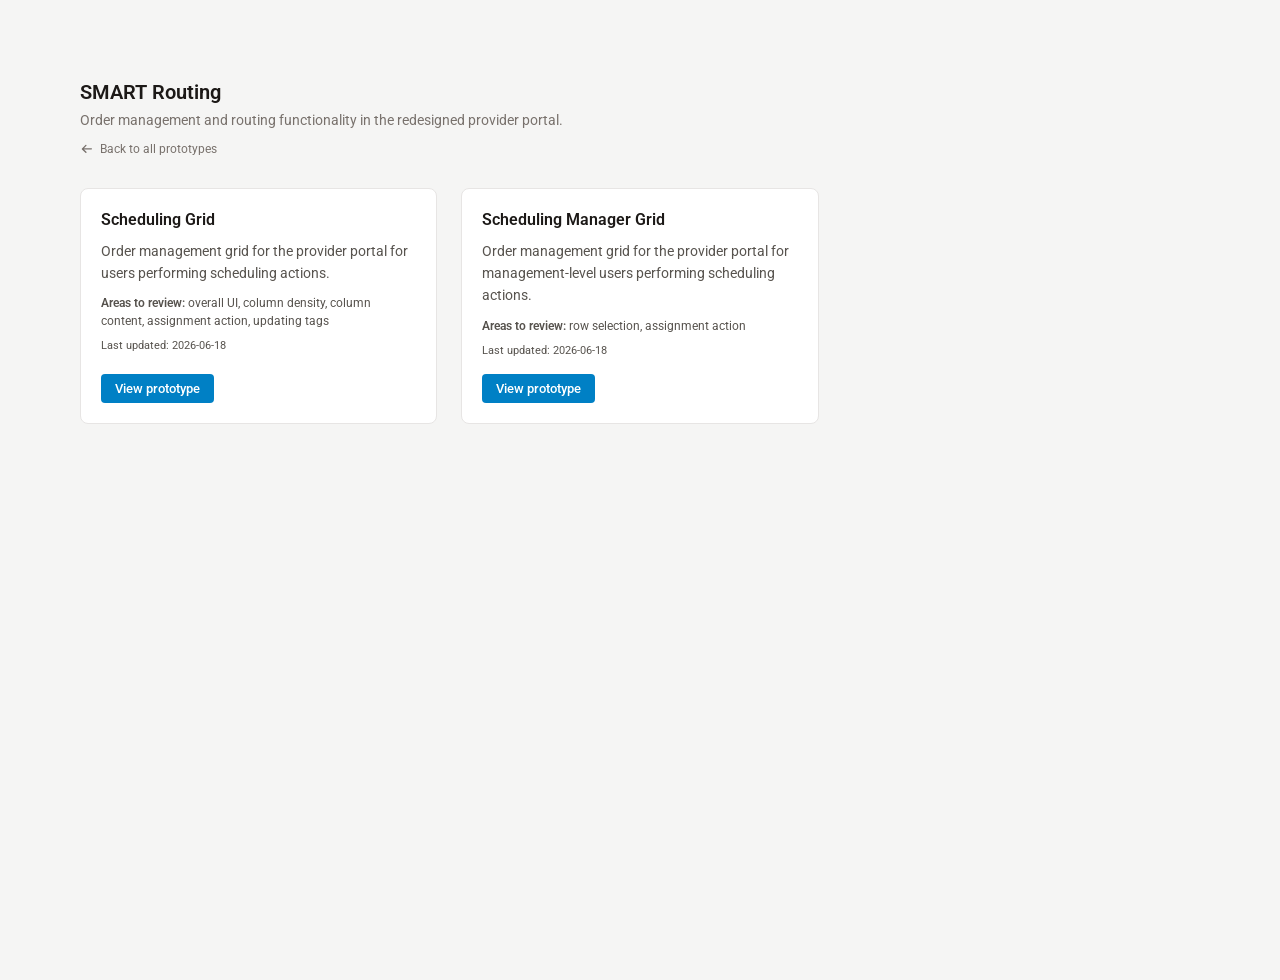
==== commit c38d7703: "adding password protection to pages, adding manager view" ====
--- a/smart-routing/index.html
+++ b/smart-routing/index.html
@@ -8,8 +8,7 @@
   <link rel="preconnect" href="https://fonts.gstatic.com" crossorigin>
   <link href="https://fonts.googleapis.com/css2?family=Roboto:wght@400;500;600&display=swap" rel="stylesheet">
   <link rel="stylesheet" href="../styles/prototype-gallery.css?v=2026-06-18">
-  <link rel="stylesheet" href="smart-routing.css?v=2026-06-18d">
-  <script src="../password-gate.js?v=2026-06-18" defer></script>
+  <script src="../password-gate.js?v=2026-06-18b" defer></script>
 </head>
 <body class="subpage">
 
@@ -30,10 +29,11 @@
   <main>
 
     <div class="grid">
+
       <div class="card">
         <div class="card-body">
           <div class="card-title">Scheduling Grid</div>
-          <div class="card-description">Order management grid for the provider portal for users doing scheduling.</div>
+          <div class="card-description">Order management grid for the provider portal for users performing scheduling actions.</div>
           <div class="card-review"><span class="card-review-label">Areas to review:</span> overall UI, column density, column content, assignment action, updating tags</div>
           <div class="card-updated">Last updated: 2026-06-18</div>
         </div>
@@ -47,6 +47,23 @@
         </div>
       </div>
 
+      <div class="card">
+        <div class="card-body">
+          <div class="card-title">Scheduling Manager Grid</div>
+          <div class="card-description">Order management grid for the provider portal for management-level users performing scheduling actions.</div>
+          <div class="card-review"><span class="card-review-label">Areas to review:</span> row selection, assignment action</div>
+          <div class="card-updated">Last updated: 2026-06-18</div>
+        </div>
+        <div class="card-footer">
+          <a
+            class="card-link"
+            href="./smart-routing-grid-scheduling-manager.html"
+            data-prototype-title="SMART Routing — Scheduling Manager Grid"
+            data-prototype-password="wage-music-norm-yeah"
+          >View prototype</a>
+        </div>
+      </div>
+
     </div>
   </main>
 </body>
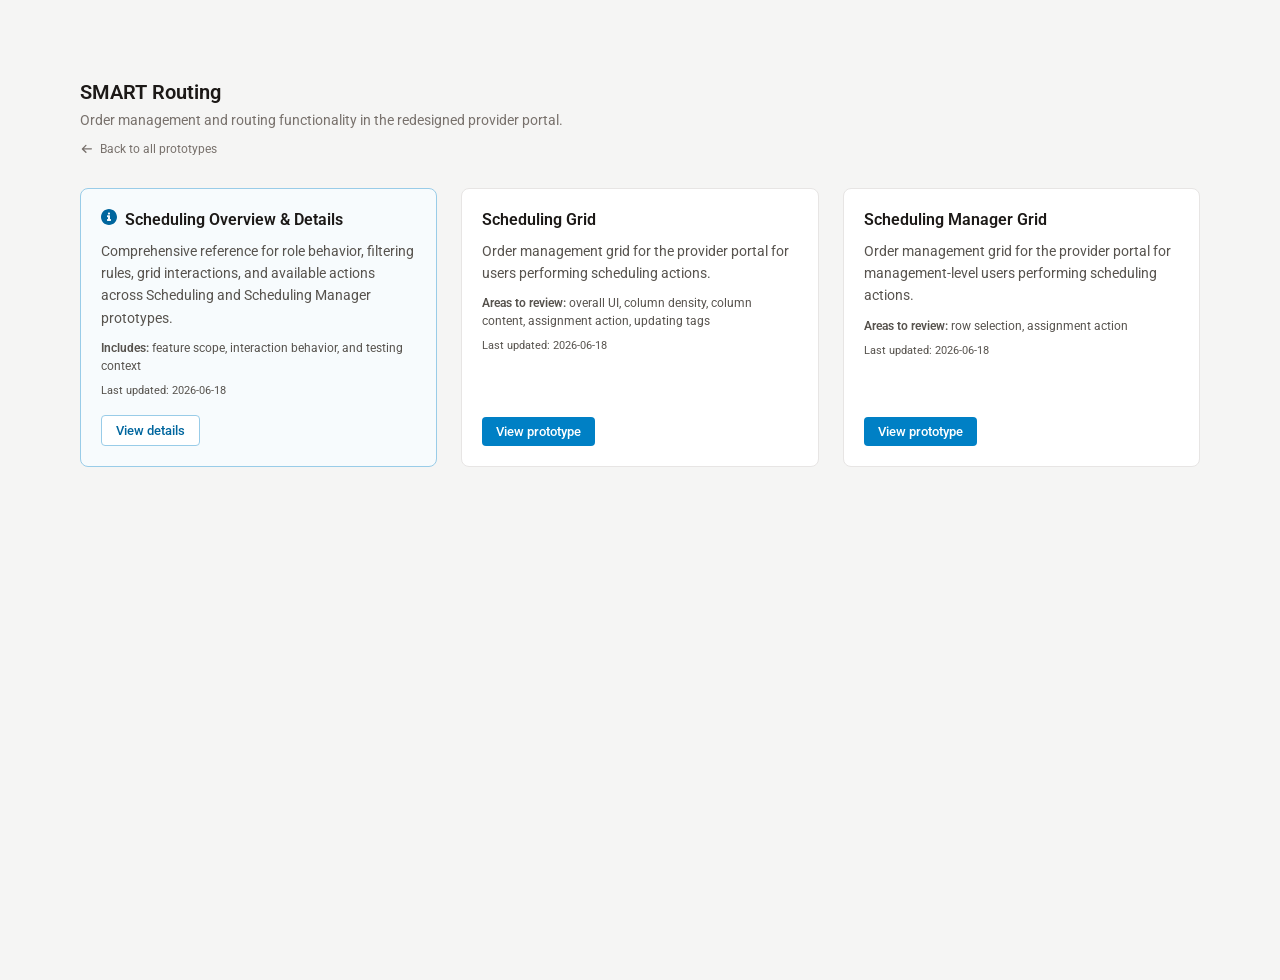
==== commit 56b2f625: "adding project details page, show more tags text and hover action, updating equipment display, tweak" ====
--- a/smart-routing/index.html
+++ b/smart-routing/index.html
@@ -29,6 +29,25 @@
   <main>
 
     <div class="grid">
+
+      <div class="card card--details">
+        <div class="card-body">
+          <div class="card-title-row">
+            <span class="card-overview-icon" aria-hidden="true">
+              <svg viewBox="0 0 16 16" fill="currentColor" xmlns="http://www.w3.org/2000/svg">
+                <path d="M8 0C3.59375 0 0 3.59375 0 8C0 12.4375 3.59375 16 8 16C12.4062 16 16 12.4375 16 8C16 3.59375 12.4062 0 8 0ZM8 3.5C8.59375 3.5 9.0625 3.96875 9.0625 4.5625C9.0625 5.1875 8.59375 5.65625 8 5.65625C7.375 5.65625 6.90625 5.1875 6.90625 4.5625C6.90625 3.96875 7.375 3.5 8 3.5ZM9.5 12H6.5C6.21875 12 6 11.7812 6 11.5V10.5C6 10.25 6.21875 10 6.5 10H7V8.25H6.5C6.21875 8.25 6 8.03125 6 7.75V6.75C6 6.5 6.21875 6.25 6.5 6.25H8.5C8.75 6.25 9 6.5 9 6.75V10H9.5C9.75 10 10 10.25 10 10.5V11.5C10 11.7812 9.75 12 9.5 12Z"/>
+              </svg>
+            </span>
+            <div class="card-title">Scheduling Overview & Details</div>
+          </div>
+          <div class="card-description">Comprehensive reference for role behavior, filtering rules, grid interactions, and available actions across Scheduling and Scheduling Manager prototypes.</div>
+          <div class="card-review"><span class="card-review-label">Includes:</span> feature scope, interaction behavior, and testing context</div>
+          <div class="card-updated">Last updated: 2026-06-18</div>
+        </div>
+        <div class="card-footer">
+          <a class="card-link card-link--details" href="./smart-routing-scheduling-details.html">View details</a>
+        </div>
+      </div>
 
       <div class="card">
         <div class="card-body">
--- a/styles/prototype-gallery.css
+++ b/styles/prototype-gallery.css
@@ -5,6 +5,16 @@
   background: #f5f5f4;
   color: #57534E;
   min-height: 100vh;
+}
+
+html {
+  scroll-behavior: smooth;
+}
+
+@media (prefers-reduced-motion: reduce) {
+  html {
+    scroll-behavior: auto;
+  }
 }
 
 header {
@@ -183,6 +193,163 @@
   background: #00669E;
 }
 
+.card--details {
+  border-color: #99cce8;
+  background: #f7fbfd;
+}
+
+.card--details:hover {
+  border-color: #99cce8;
+  box-shadow: 0 6px 18px rgba(0, 102, 158, 0.14);
+}
+
+.card-overview-icon {
+  width: 16px;
+  height: 16px;
+  display: inline-flex;
+  align-items: center;
+  justify-content: center;
+  flex-shrink: 0;
+  color: #00669E;
+}
+
+.card-overview-icon svg {
+  width: 16px;
+  height: 16px;
+  display: block;
+}
+
+.card-link--details {
+  background: #ffffff;
+  color: #00669E;
+  border: 1px solid #99cce8;
+}
+
+.card-link--details:hover {
+  background: #e5f2f9;
+}
+
+.card-link--details:active {
+  background: #cce6f3;
+}
+
+body.details-page header {
+  margin-top: 56px;
+}
+
+.details-layout {
+  display: grid;
+  grid-template-columns: 240px minmax(0, 1fr);
+  gap: 24px;
+  align-items: start;
+}
+
+.details-toc {
+  position: sticky;
+  top: 24px;
+  background: #ffffff;
+  border: 1px solid #e7e5e4;
+  border-radius: 8px;
+  padding: 14px 14px 12px;
+}
+
+.details-toc-title {
+  font-size: 13px;
+  font-weight: 600;
+  color: #1c1917;
+  margin-bottom: 8px;
+}
+
+.details-toc-list {
+  list-style: none;
+  margin: 0;
+  padding: 0;
+}
+
+.details-toc-list li + li {
+  margin-top: 3px;
+}
+
+.details-toc-list a {
+  display: block;
+  color: #57534E;
+  text-decoration: none;
+  font-size: 13px;
+  line-height: 1.4;
+  padding: 4px 6px;
+  border-radius: 4px;
+}
+
+.details-toc-list a:hover {
+  background: #f5f5f4;
+  color: #1c1917;
+}
+
+.details-article {
+  max-width: 100%;
+  margin: 0;
+  background: #ffffff;
+  border: 1px solid #e7e5e4;
+  border-radius: 8px;
+  padding: 24px;
+}
+
+.details-article h2,
+.details-article h3,
+.details-article h4 {
+  color: #1c1917;
+  line-height: 1.35;
+}
+
+.details-article h2 {
+  font-size: 20px;
+  font-weight: 700;
+  margin-bottom: 16px;
+}
+
+.details-article h3 {
+  font-size: 18px;
+  font-weight: 600;
+  margin-top: 30px;
+  margin-bottom: 10px;
+  border-top: 1px solid #e7e5e4;
+  padding-top: 22px;
+  scroll-margin-top: 16px;
+}
+
+.details-article h3:first-of-type {
+  margin-top: 26px;
+  border-top: none;
+  padding-top: 0;
+}
+
+.details-article h4 {
+  font-size: 16px;
+  font-weight: 600;
+  margin-top: 20px;
+  margin-bottom: 8px;
+}
+
+.details-article p,
+.details-article li {
+  font-size: 14px;
+  line-height: 1.65;
+  color: #57534e;
+}
+
+.details-article p {
+  margin-bottom: 12px;
+}
+
+.details-article ul,
+.details-article ol {
+  margin: 8px 0 12px 22px;
+}
+
+.details-article li + li {
+  margin-top: 4px;
+}
+
 @media (max-width: 720px) {
   main,
   body.subpage main,
@@ -194,4 +361,17 @@
   header {
     margin-top: 16px;
   }
-}
+
+  .details-article {
+    padding: 16px;
+  }
+
+  .details-layout {
+    grid-template-columns: 1fr;
+  }
+
+  .details-toc {
+    position: static;
+    top: auto;
+  }
+}
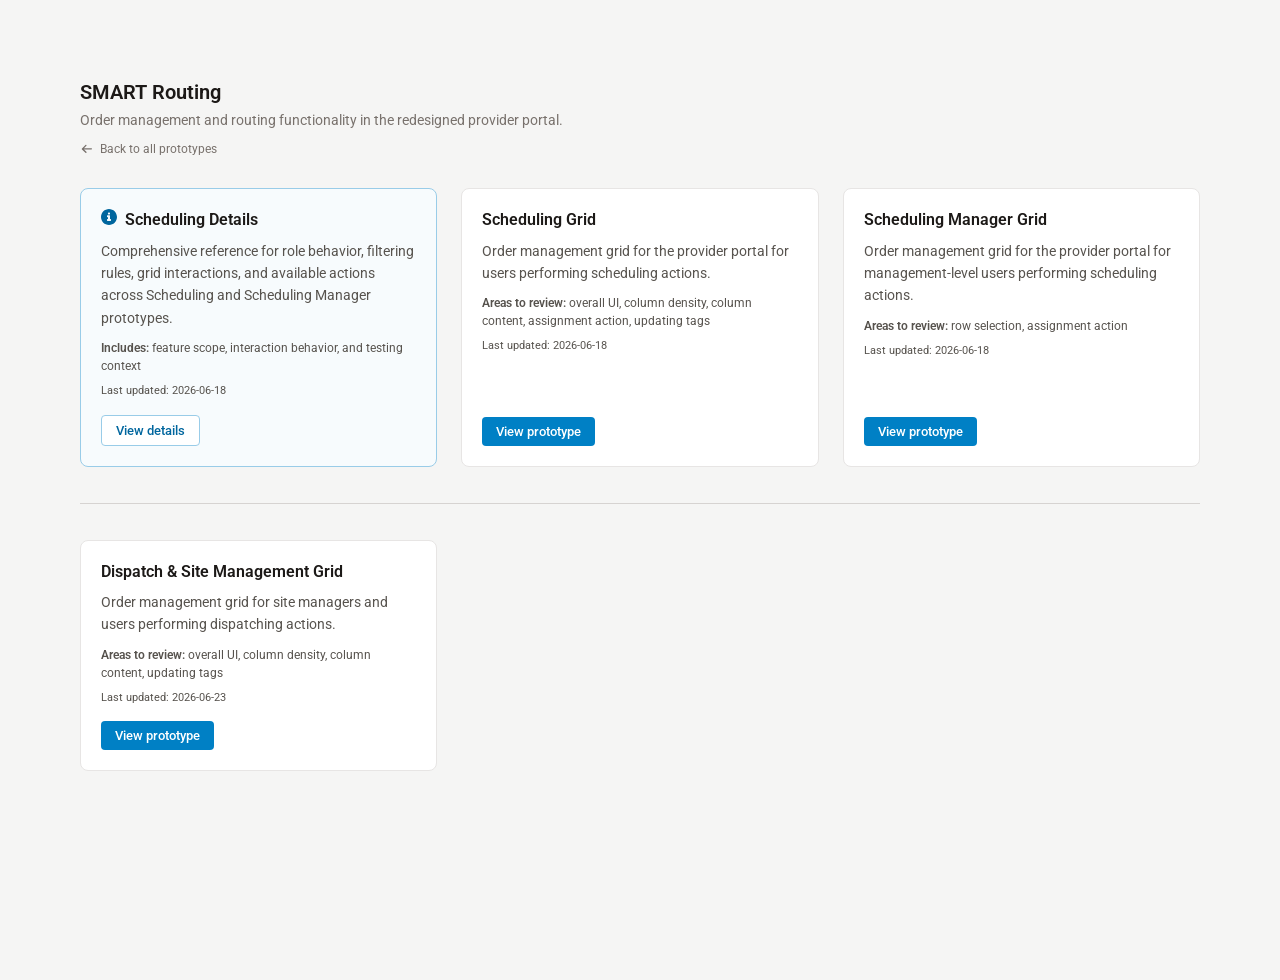
==== commit 2197c11e: "adding dispatch view" ====
--- a/smart-routing/index.html
+++ b/smart-routing/index.html
@@ -38,7 +38,7 @@
                 <path d="M8 0C3.59375 0 0 3.59375 0 8C0 12.4375 3.59375 16 8 16C12.4062 16 16 12.4375 16 8C16 3.59375 12.4062 0 8 0ZM8 3.5C8.59375 3.5 9.0625 3.96875 9.0625 4.5625C9.0625 5.1875 8.59375 5.65625 8 5.65625C7.375 5.65625 6.90625 5.1875 6.90625 4.5625C6.90625 3.96875 7.375 3.5 8 3.5ZM9.5 12H6.5C6.21875 12 6 11.7812 6 11.5V10.5C6 10.25 6.21875 10 6.5 10H7V8.25H6.5C6.21875 8.25 6 8.03125 6 7.75V6.75C6 6.5 6.21875 6.25 6.5 6.25H8.5C8.75 6.25 9 6.5 9 6.75V10H9.5C9.75 10 10 10.25 10 10.5V11.5C10 11.7812 9.75 12 9.5 12Z"/>
               </svg>
             </span>
-            <div class="card-title">Scheduling Overview & Details</div>
+            <div class="card-title">Scheduling Details</div>
           </div>
           <div class="card-description">Comprehensive reference for role behavior, filtering rules, grid interactions, and available actions across Scheduling and Scheduling Manager prototypes.</div>
           <div class="card-review"><span class="card-review-label">Includes:</span> feature scope, interaction behavior, and testing context</div>
@@ -83,6 +83,27 @@
         </div>
       </div>
 
+
+      <hr class="grid-divider">
+
+
+      <div class="card">
+        <div class="card-body">
+          <div class="card-title">Dispatch & Site Management Grid</div>
+          <div class="card-description">Order management grid for site managers and users performing dispatching actions.</div>
+          <div class="card-review"><span class="card-review-label">Areas to review:</span> overall UI, column density, column content, updating tags</div>
+          <div class="card-updated">Last updated: 2026-06-23</div>
+        </div>
+        <div class="card-footer">
+          <a
+            class="card-link"
+            href="./smart-routing-dispatch.html"
+            data-prototype-title="SMART Routing — Dispatch & Site Management Grid"
+            data-prototype-password="lamp-govern-grave-return"
+          >View prototype</a>
+        </div>
+      </div>
+
     </div>
   </main>
 </body>
--- a/styles/prototype-gallery.css
+++ b/styles/prototype-gallery.css
@@ -193,6 +193,13 @@
   background: #00669E;
 }
 
+.grid-divider {
+  grid-column: 1 / -1;
+  border: none;
+  border-top: 1px solid #d6d3d1;
+  margin: 12px 0;
+}
+
 .card--details {
   border-color: #99cce8;
   background: #f7fbfd;
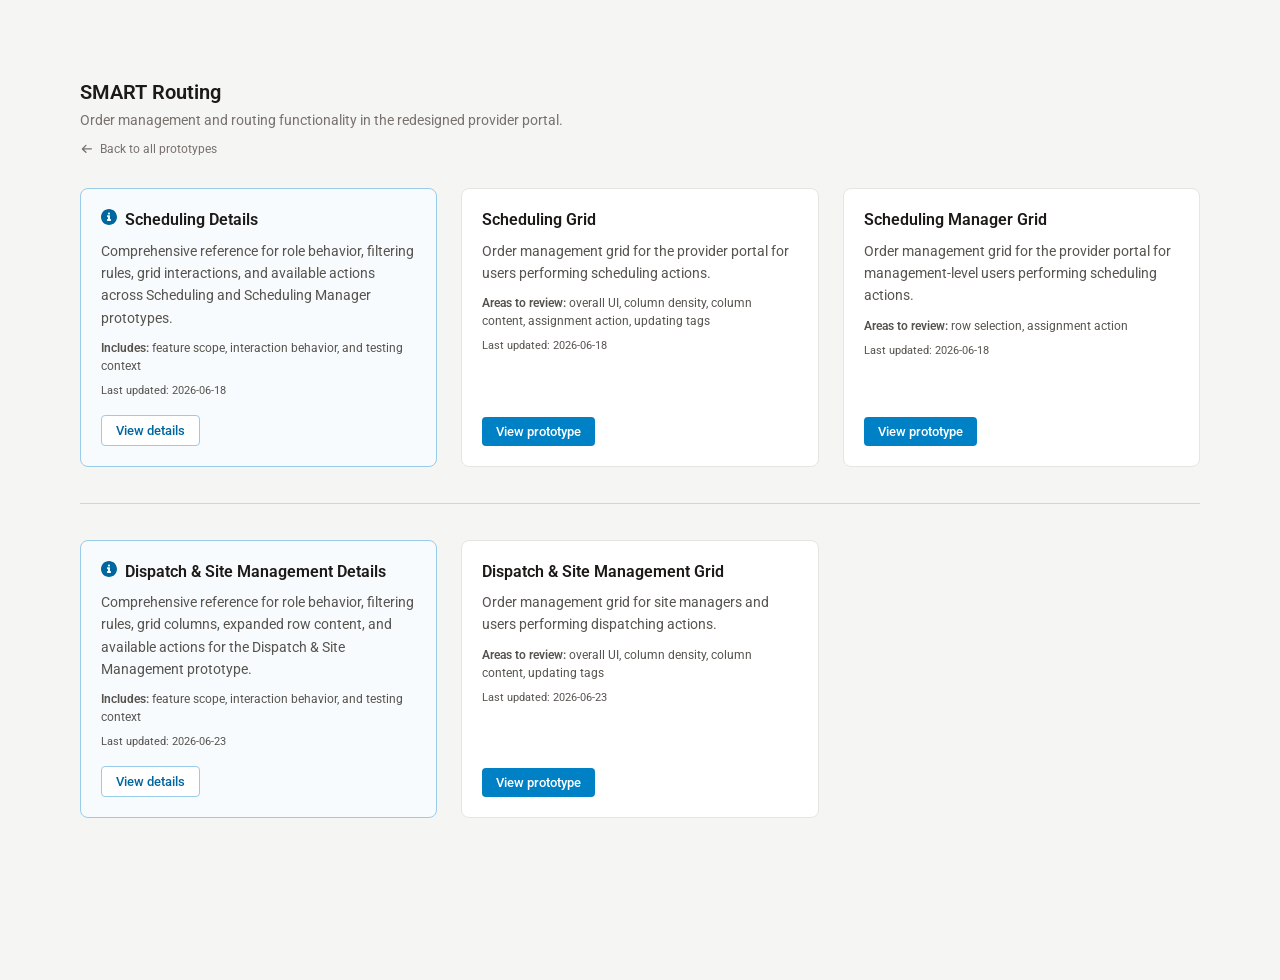
==== commit 8ee85c23: "updating details pages" ====
--- a/smart-routing/index.html
+++ b/smart-routing/index.html
@@ -7,7 +7,7 @@
   <link rel="preconnect" href="https://fonts.googleapis.com">
   <link rel="preconnect" href="https://fonts.gstatic.com" crossorigin>
   <link href="https://fonts.googleapis.com/css2?family=Roboto:wght@400;500;600&display=swap" rel="stylesheet">
-  <link rel="stylesheet" href="../styles/prototype-gallery.css?v=2026-06-18">
+  <link rel="stylesheet" href="../assets/prototype-gallery.css?v=2026-06-24">
   <script src="../password-gate.js?v=2026-06-18b" defer></script>
 </head>
 <body class="subpage">
@@ -45,7 +45,7 @@
           <div class="card-updated">Last updated: 2026-06-18</div>
         </div>
         <div class="card-footer">
-          <a class="card-link card-link--details" href="./smart-routing-scheduling-details.html">View details</a>
+          <a class="card-link card-link--details" href="./scheduling-details.html">View details</a>
         </div>
       </div>
 
@@ -59,7 +59,7 @@
         <div class="card-footer">
           <a
             class="card-link"
-            href="./smart-routing-grid-scheduling.html"
+            href="./scheduling.html"
             data-prototype-title="SMART Routing — Scheduling Grid"
             data-prototype-password="employ-skip-pot-fault"
           >View prototype</a>
@@ -76,7 +76,7 @@
         <div class="card-footer">
           <a
             class="card-link"
-            href="./smart-routing-grid-scheduling-manager.html"
+            href="./scheduling-manager.html"
             data-prototype-title="SMART Routing — Scheduling Manager Grid"
             data-prototype-password="wage-music-norm-yeah"
           >View prototype</a>
@@ -86,6 +86,24 @@
 
       <hr class="grid-divider">
 
+      <div class="card card--details">
+        <div class="card-body">
+          <div class="card-title-row">
+            <span class="card-overview-icon" aria-hidden="true">
+              <svg viewBox="0 0 16 16" fill="currentColor" xmlns="http://www.w3.org/2000/svg">
+                <path d="M8 0C3.59375 0 0 3.59375 0 8C0 12.4375 3.59375 16 8 16C12.4062 16 16 12.4375 16 8C16 3.59375 12.4062 0 8 0ZM8 3.5C8.59375 3.5 9.0625 3.96875 9.0625 4.5625C9.0625 5.1875 8.59375 5.65625 8 5.65625C7.375 5.65625 6.90625 5.1875 6.90625 4.5625C6.90625 3.96875 7.375 3.5 8 3.5ZM9.5 12H6.5C6.21875 12 6 11.7812 6 11.5V10.5C6 10.25 6.21875 10 6.5 10H7V8.25H6.5C6.21875 8.25 6 8.03125 6 7.75V6.75C6 6.5 6.21875 6.25 6.5 6.25H8.5C8.75 6.25 9 6.5 9 6.75V10H9.5C9.75 10 10 10.25 10 10.5V11.5C10 11.7812 9.75 12 9.5 12Z"/>
+              </svg>
+            </span>
+            <div class="card-title">Dispatch & Site Management Details</div>
+          </div>
+          <div class="card-description">Comprehensive reference for role behavior, filtering rules, grid columns, expanded row content, and available actions for the Dispatch & Site Management prototype.</div>
+          <div class="card-review"><span class="card-review-label">Includes:</span> feature scope, interaction behavior, and testing context</div>
+          <div class="card-updated">Last updated: 2026-06-23</div>
+        </div>
+        <div class="card-footer">
+          <a class="card-link card-link--details" href="./dispatch-details.html">View details</a>
+        </div>
+      </div>
 
       <div class="card">
         <div class="card-body">
@@ -97,7 +115,7 @@
         <div class="card-footer">
           <a
             class="card-link"
-            href="./smart-routing-dispatch.html"
+            href="./dispatch.html"
             data-prototype-title="SMART Routing — Dispatch & Site Management Grid"
             data-prototype-password="lamp-govern-grave-return"
           >View prototype</a>
--- a/assets/prototype-gallery.css
+++ b/assets/prototype-gallery.css
@@ -0,0 +1,507 @@
+*, *::before, *::after { box-sizing: border-box; margin: 0; padding: 0; }
+
+body {
+  font-family: 'Roboto', sans-serif;
+  background: #f5f5f4;
+  color: #57534E;
+  min-height: 100vh;
+}
+
+html {
+  scroll-behavior: smooth;
+}
+
+@media (prefers-reduced-motion: reduce) {
+  html {
+    scroll-behavior: auto;
+  }
+}
+
+header {
+  max-width: 1200px;
+  margin: 80px auto 0;
+  padding: 0 40px;
+}
+
+header h1 {
+  font-size: 20px;
+  font-weight: 600;
+  color: #1C1917;
+}
+
+header p {
+  margin-top: 8px;
+  font-size: 14px;
+  color: #78716c;
+}
+
+main {
+  max-width: 1200px;
+  margin: 0 auto;
+  padding: 40px 40px 64px;
+}
+
+body.subpage main {
+  padding: 28px 40px 64px;
+}
+
+.crumb {
+  color: #78716c;
+  text-decoration: none;
+  font-size: 12px;
+  font-weight: 400;
+  display: inline-flex;
+  align-items: center;
+  gap: 6px;
+  line-height: 1.2;
+  margin-top: 14px;
+  transition: color 0.15s ease;
+}
+
+.crumb-icon {
+  width: 14px;
+  height: 14px;
+  display: inline-flex;
+  align-items: center;
+  justify-content: center;
+}
+
+.crumb:hover {
+  color: #57534e;
+  text-decoration: none;
+}
+
+.grid {
+  display: grid;
+  grid-template-columns: repeat(auto-fill, minmax(280px, 1fr));
+  gap: 24px;
+}
+
+.card {
+  background: #ffffff;
+  border: 1px solid #e7e5e4;
+  border-radius: 8px;
+  overflow: hidden;
+  display: flex;
+  flex-direction: column;
+  transition: box-shadow 0.15s ease, border-color 0.15s ease;
+}
+
+.card:hover {
+  box-shadow: 0 4px 16px rgba(0,0,0,0.08);
+  border-color: #d6d3d1;
+}
+
+.card-thumbnail {
+  width: 100%;
+  aspect-ratio: 16 / 9;
+  background: #e7e5e4;
+  overflow: hidden;
+  flex-shrink: 0;
+}
+
+.card-thumbnail img {
+  width: 100%;
+  height: 100%;
+  object-fit: cover;
+  display: block;
+}
+
+.card-body {
+  padding: 20px 20px 8px 20px;
+  display: flex;
+  flex-direction: column;
+  flex: 1;
+}
+
+.card-title {
+  font-size: 16px;
+  font-weight: 600;
+  color: #1c1917;
+  line-height: 1.4;
+}
+
+.card-title-row {
+  display: inline-flex;
+  align-items: baseline;
+  gap: 8px;
+}
+
+.card-folder-icon {
+  width: 16px;
+  height: 13px;
+  display: inline-flex;
+  align-items: center;
+  justify-content: center;
+  flex-shrink: 0;
+}
+
+.card-folder-icon svg {
+  width: 16px;
+  height: 13px;
+  display: block;
+}
+
+.card-description {
+  margin-top: 8px;
+  font-size: 14px;
+  color: #57534E;
+  line-height: 1.6;
+}
+
+.card-review {
+  margin-top: 10px;
+  font-size: 12px;
+  color: #57534E;
+  line-height: 1.5;
+}
+
+.card-review-label {
+  font-weight: 600;
+}
+
+.card-updated {
+  margin-top: 8px;
+  font-size: 11px;
+  color: #57534E;
+  line-height: 1.4;
+  margin-bottom: 8px;
+  flex: 1;
+}
+
+.card-footer {
+  padding: 0 20px 20px;
+}
+
+.card-link {
+  background: #0080C5;
+  display: inline-block;
+  font-size: 13px;
+  font-weight: 500;
+  color: #ffffff;
+  text-decoration: none;
+  padding: 7px 14px;
+  border-radius: 4px;
+  transition: background 0.15s ease, color 0.15s ease;
+}
+
+.card-link:hover {
+  background: #3399D1;
+}
+
+.card-link:active {
+  background: #00669E;
+}
+
+.grid-divider {
+  grid-column: 1 / -1;
+  border: none;
+  border-top: 1px solid #d6d3d1;
+  margin: 12px 0;
+}
+
+.card--details {
+  border-color: #99cce8;
+  background: #f7fbfd;
+}
+
+.card--details:hover {
+  border-color: #99cce8;
+  box-shadow: 0 6px 18px rgba(0, 102, 158, 0.14);
+}
+
+.card-overview-icon {
+  width: 16px;
+  height: 16px;
+  display: inline-flex;
+  align-items: center;
+  justify-content: center;
+  flex-shrink: 0;
+  color: #00669E;
+}
+
+.card-overview-icon svg {
+  width: 16px;
+  height: 16px;
+  display: block;
+}
+
+.card-link--details {
+  background: #ffffff;
+  color: #00669E;
+  border: 1px solid #99cce8;
+}
+
+.card-link--details:hover {
+  background: #e5f2f9;
+}
+
+.card-link--details:active {
+  background: #cce6f3;
+}
+
+body.details-page header {
+  margin-top: 56px;
+}
+
+.details-layout {
+  display: grid;
+  grid-template-columns: 240px minmax(0, 1fr);
+  gap: 24px;
+  align-items: start;
+}
+
+.details-toc {
+  position: sticky;
+  top: 24px;
+  background: #ffffff;
+  border: 1px solid #e7e5e4;
+  border-radius: 8px;
+  padding: 14px 14px 12px;
+}
+
+.details-toc-title {
+  font-size: 13px;
+  font-weight: 600;
+  color: #1c1917;
+  margin-bottom: 8px;
+}
+
+.details-toc-list {
+  list-style: none;
+  margin: 0;
+  padding: 0;
+}
+
+.details-toc-list li + li {
+  margin-top: 3px;
+}
+
+.details-toc-list a {
+  display: block;
+  color: #57534E;
+  text-decoration: none;
+  font-size: 13px;
+  line-height: 1.4;
+  padding: 4px 6px;
+  border-radius: 4px;
+}
+
+.details-toc-list a:hover {
+  background: #f5f5f4;
+  color: #1c1917;
+}
+
+.details-toc-list a.is-active {
+  background: #e5f2f9;
+  color: #00669E;
+  font-weight: 600;
+}
+
+/* Top-level TOC entries are bold to distinguish them from sub-headings */
+.details-toc-list > li > a {
+  font-weight: 600;
+  color: #1c1917;
+}
+
+/* Nested TOC: sub-headings under a top-level entry */
+.details-toc-sublist {
+  list-style: none;
+  margin: 2px 0 6px;
+  padding: 0 0 0 12px;
+  border-left: 1px solid #e7e5e4;
+}
+
+.details-toc-sublist li + li {
+  margin-top: 2px;
+}
+
+.details-toc-sublist a {
+  font-size: 12px;
+  color: #78716c;
+}
+
+/* Content wrapper: semantic article, no card chrome */
+.details-article {
+  max-width: 100%;
+  margin: 0;
+}
+
+/* Each major section is its own card */
+.details-section {
+  background: #ffffff;
+  border: 1px solid #e7e5e4;
+  border-radius: 8px;
+  padding: 24px;
+  margin-bottom: 20px;
+  scroll-margin-top: 16px;
+}
+
+.details-section:last-child {
+  margin-bottom: 0;
+}
+
+.details-section-title,
+.details-subhead {
+  line-height: 1.35;
+}
+
+.details-section-title {
+  font-size: 20px;
+  font-weight: 700;
+  color: #00669E;
+  margin-bottom: 14px;
+}
+
+.details-subhead {
+  font-size: 16px;
+  font-weight: 600;
+  color: #1c1917;
+  margin-top: 22px;
+  margin-bottom: 8px;
+}
+
+.details-subhead:first-of-type {
+  margin-top: 4px;
+}
+
+/* Minor label heading (third level, e.g. "Available filters", "Behavior") */
+.details-article h4 {
+  font-size: 13px;
+  font-weight: 600;
+  letter-spacing: 0.05em;
+  text-transform: uppercase;
+  color: #1c1917;
+  line-height: 1.35;
+  margin-top: 18px;
+  margin-bottom: 6px;
+}
+
+.details-article p,
+.details-article li,
+.details-article dt,
+.details-article dd {
+  font-size: 14px;
+  line-height: 1.65;
+  color: #57534e;
+}
+
+.details-article p {
+  margin-bottom: 12px;
+}
+
+.details-lead {
+  font-size: 15px;
+}
+
+.details-article ul,
+.details-article ol {
+  margin: 8px 0 12px 22px;
+}
+
+.details-article li + li {
+  margin-top: 4px;
+}
+
+/* Definition list rendered as a scannable two-column reference table:
+   term in a fixed left column, description on the right, hairline per row. */
+.details-deflist {
+  display: grid;
+  grid-template-columns: minmax(110px, 180px) 1fr;
+  margin: 12px 0;
+  border-top: 1px solid #e7e5e4;
+}
+
+.details-deflist dt {
+  grid-column: 1;
+  font-weight: 600;
+  color: #1c1917;
+  padding: 10px 0;
+  border-bottom: 1px solid #e7e5e4;
+}
+
+.details-deflist dd {
+  grid-column: 2;
+  margin: 0;
+  padding: 10px 0;
+  border-bottom: 1px solid #e7e5e4;
+}
+
+.details-deflist dd ul {
+  margin: 0 0 0 18px;
+}
+
+.details-deflist dd ul li:first-child {
+  margin-top: 0;
+}
+
+/* "Preview only" flag pill */
+.details-flag {
+  display: inline-block;
+  font-size: 11px;
+  font-weight: 600;
+  line-height: 1.5;
+  color: #00669E;
+  background: #e5f2f9;
+  border-radius: 10px;
+  padding: 1px 8px;
+  white-space: nowrap;
+  vertical-align: baseline;
+}
+
+/* Note callout box (scoped under .details-article so it outweighs `.details-article p`) */
+.details-article .details-note {
+  font-size: 13px;
+  line-height: 1.6;
+  color: #57534e;
+  background: #f7fbfd;
+  border-left: 3px solid #99cce8;
+  border-radius: 0 6px 6px 0;
+  padding: 10px 14px;
+  margin: 12px 0;
+  display: flex;
+  gap: 6px;
+}
+
+.details-article .details-note strong {
+  color: #00669E;
+}
+
+@media (max-width: 720px) {
+  main,
+  body.subpage main,
+  header {
+    padding-left: 16px;
+    padding-right: 16px;
+  }
+
+  header {
+    margin-top: 16px;
+  }
+
+  .details-section {
+    padding: 16px;
+  }
+
+  .details-deflist {
+    grid-template-columns: 1fr;
+  }
+
+  .details-deflist dt {
+    padding-bottom: 0;
+    border-bottom: none;
+  }
+
+  .details-deflist dd {
+    padding-top: 4px;
+  }
+
+  .details-layout {
+    grid-template-columns: 1fr;
+  }
+
+  .details-toc {
+    position: static;
+    top: auto;
+  }
+}
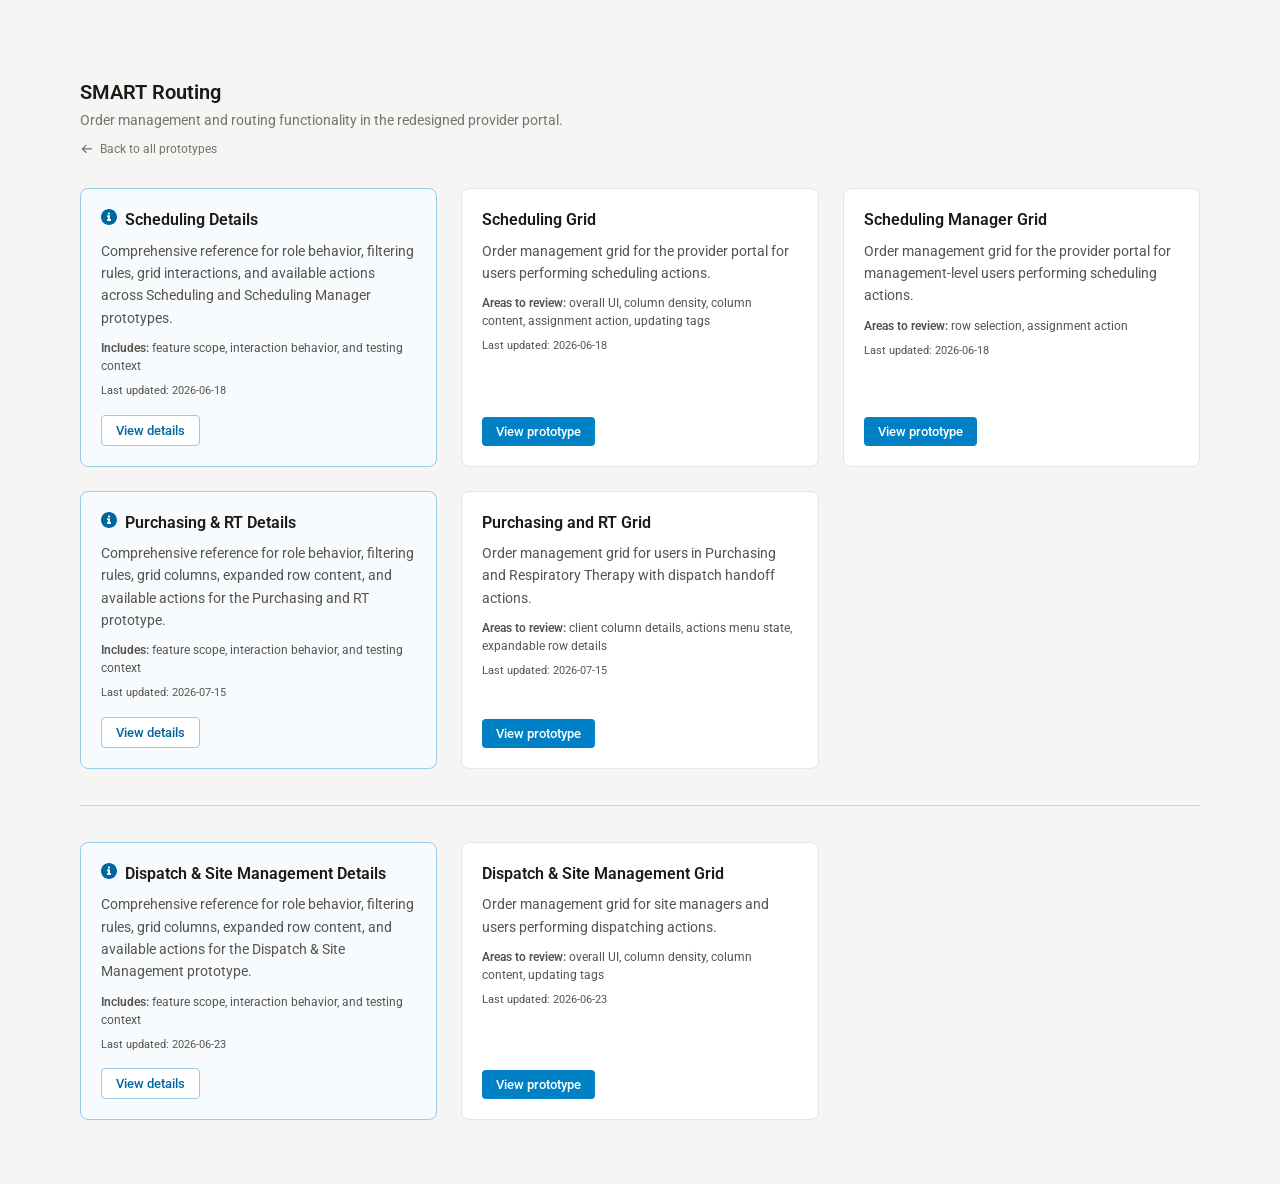
==== commit a961a300: "Order actions - bulk actions toolbar - bulk assign orders side sheet - bulk edit tags - reset order " ====
--- a/smart-routing/index.html
+++ b/smart-routing/index.html
@@ -83,6 +83,42 @@
         </div>
       </div>
 
+      <div class="card card--details">
+        <div class="card-body">
+          <div class="card-title-row">
+            <span class="card-overview-icon" aria-hidden="true">
+              <svg viewBox="0 0 16 16" fill="currentColor" xmlns="http://www.w3.org/2000/svg">
+                <path d="M8 0C3.59375 0 0 3.59375 0 8C0 12.4375 3.59375 16 8 16C12.4062 16 16 12.4375 16 8C16 3.59375 12.4062 0 8 0ZM8 3.5C8.59375 3.5 9.0625 3.96875 9.0625 4.5625C9.0625 5.1875 8.59375 5.65625 8 5.65625C7.375 5.65625 6.90625 5.1875 6.90625 4.5625C6.90625 3.96875 7.375 3.5 8 3.5ZM9.5 12H6.5C6.21875 12 6 11.7812 6 11.5V10.5C6 10.25 6.21875 10 6.5 10H7V8.25H6.5C6.21875 8.25 6 8.03125 6 7.75V6.75C6 6.5 6.21875 6.25 6.5 6.25H8.5C8.75 6.25 9 6.5 9 6.75V10H9.5C9.75 10 10 10.25 10 10.5V11.5C10 11.7812 9.75 12 9.5 12Z"/>
+              </svg>
+            </span>
+            <div class="card-title">Purchasing &amp; RT Details</div>
+          </div>
+          <div class="card-description">Comprehensive reference for role behavior, filtering rules, grid columns, expanded row content, and available actions for the Purchasing and RT prototype.</div>
+          <div class="card-review"><span class="card-review-label">Includes:</span> feature scope, interaction behavior, and testing context</div>
+          <div class="card-updated">Last updated: 2026-07-15</div>
+        </div>
+        <div class="card-footer">
+          <a class="card-link card-link--details" href="./purchasing-rt-details.html">View details</a>
+        </div>
+      </div>
+
+      <div class="card">
+        <div class="card-body">
+          <div class="card-title">Purchasing and RT Grid</div>
+          <div class="card-description">Order management grid for users in Purchasing and Respiratory Therapy with dispatch handoff actions.</div>
+          <div class="card-review"><span class="card-review-label">Areas to review:</span> client column details, actions menu state, expandable row details</div>
+          <div class="card-updated">Last updated: 2026-07-15</div>
+        </div>
+        <div class="card-footer">
+          <a
+            class="card-link"
+            href="./purchasing-rt.html"
+            data-prototype-title="SMART Routing — Purchasing and RT Grid"
+            data-prototype-password="pave-rhythm-grove-modal"
+          >View prototype</a>
+        </div>
+      </div>
+
 
       <hr class="grid-divider">
 
